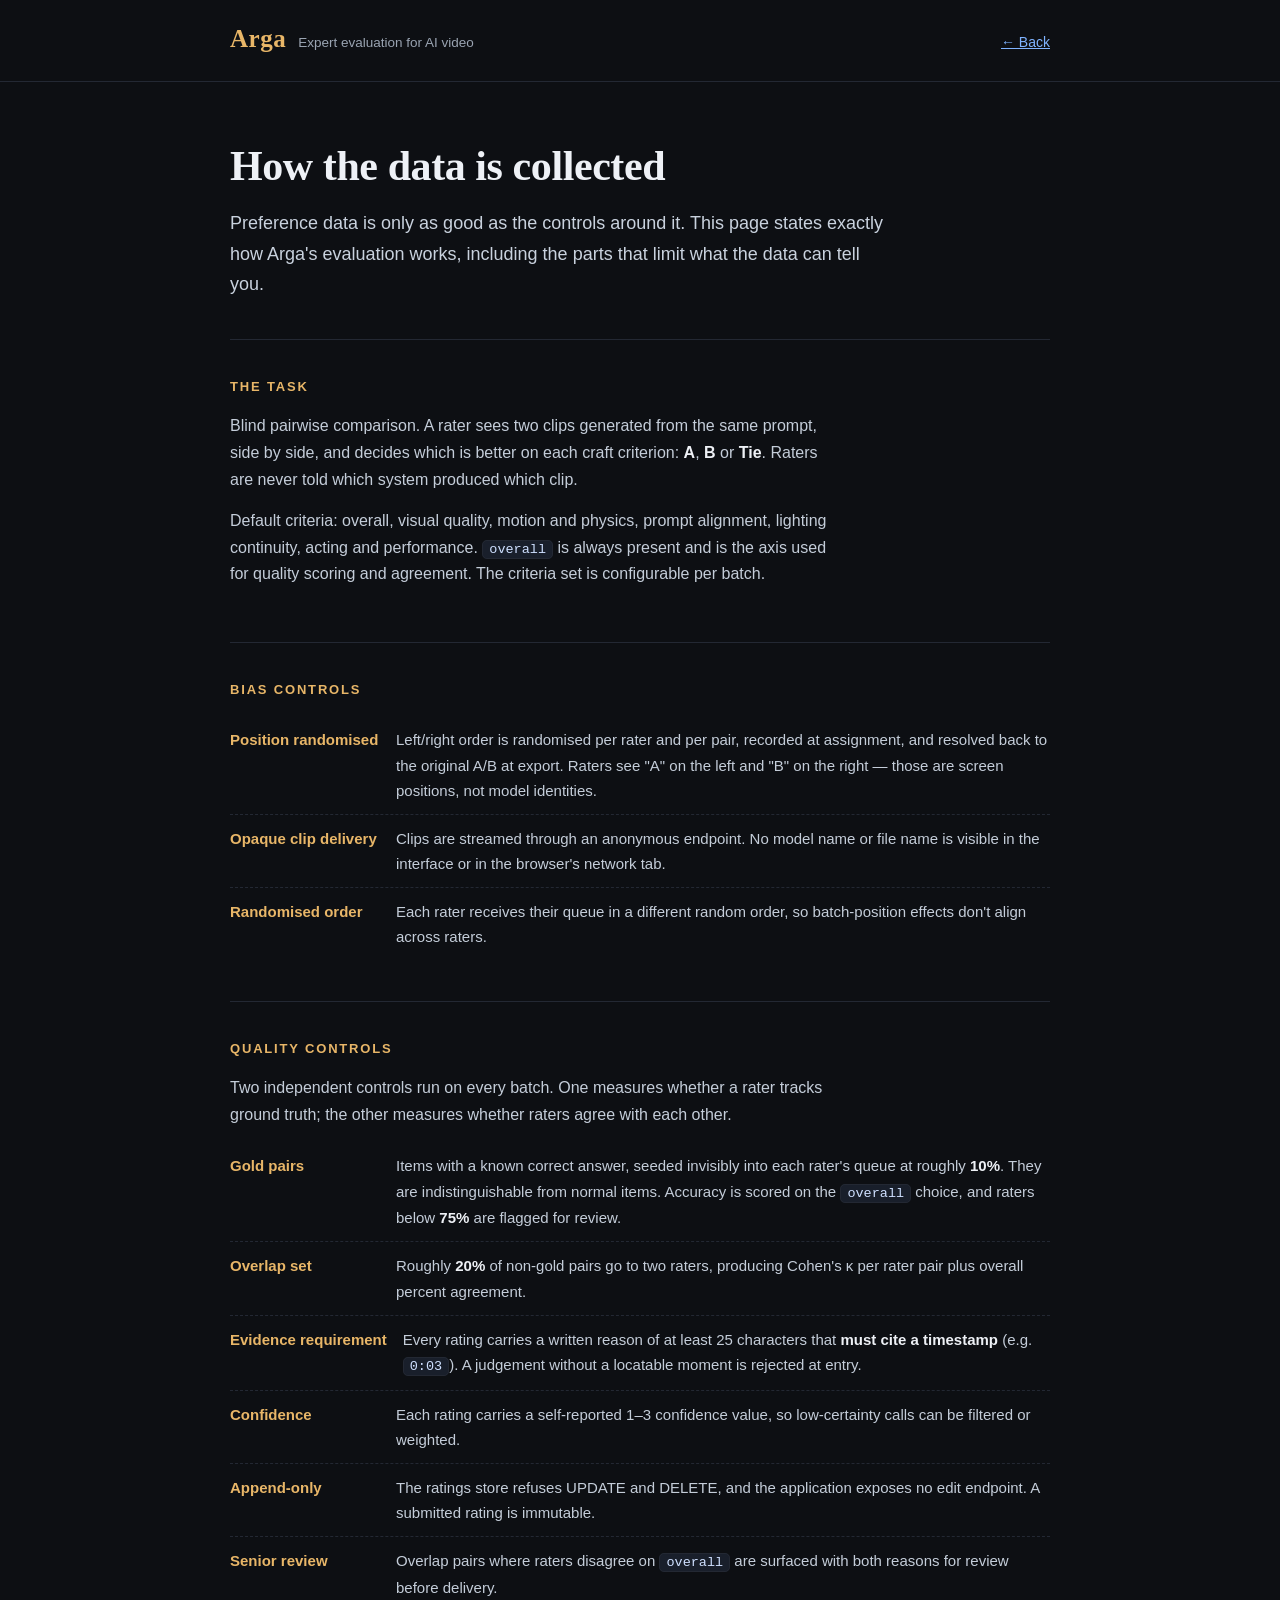
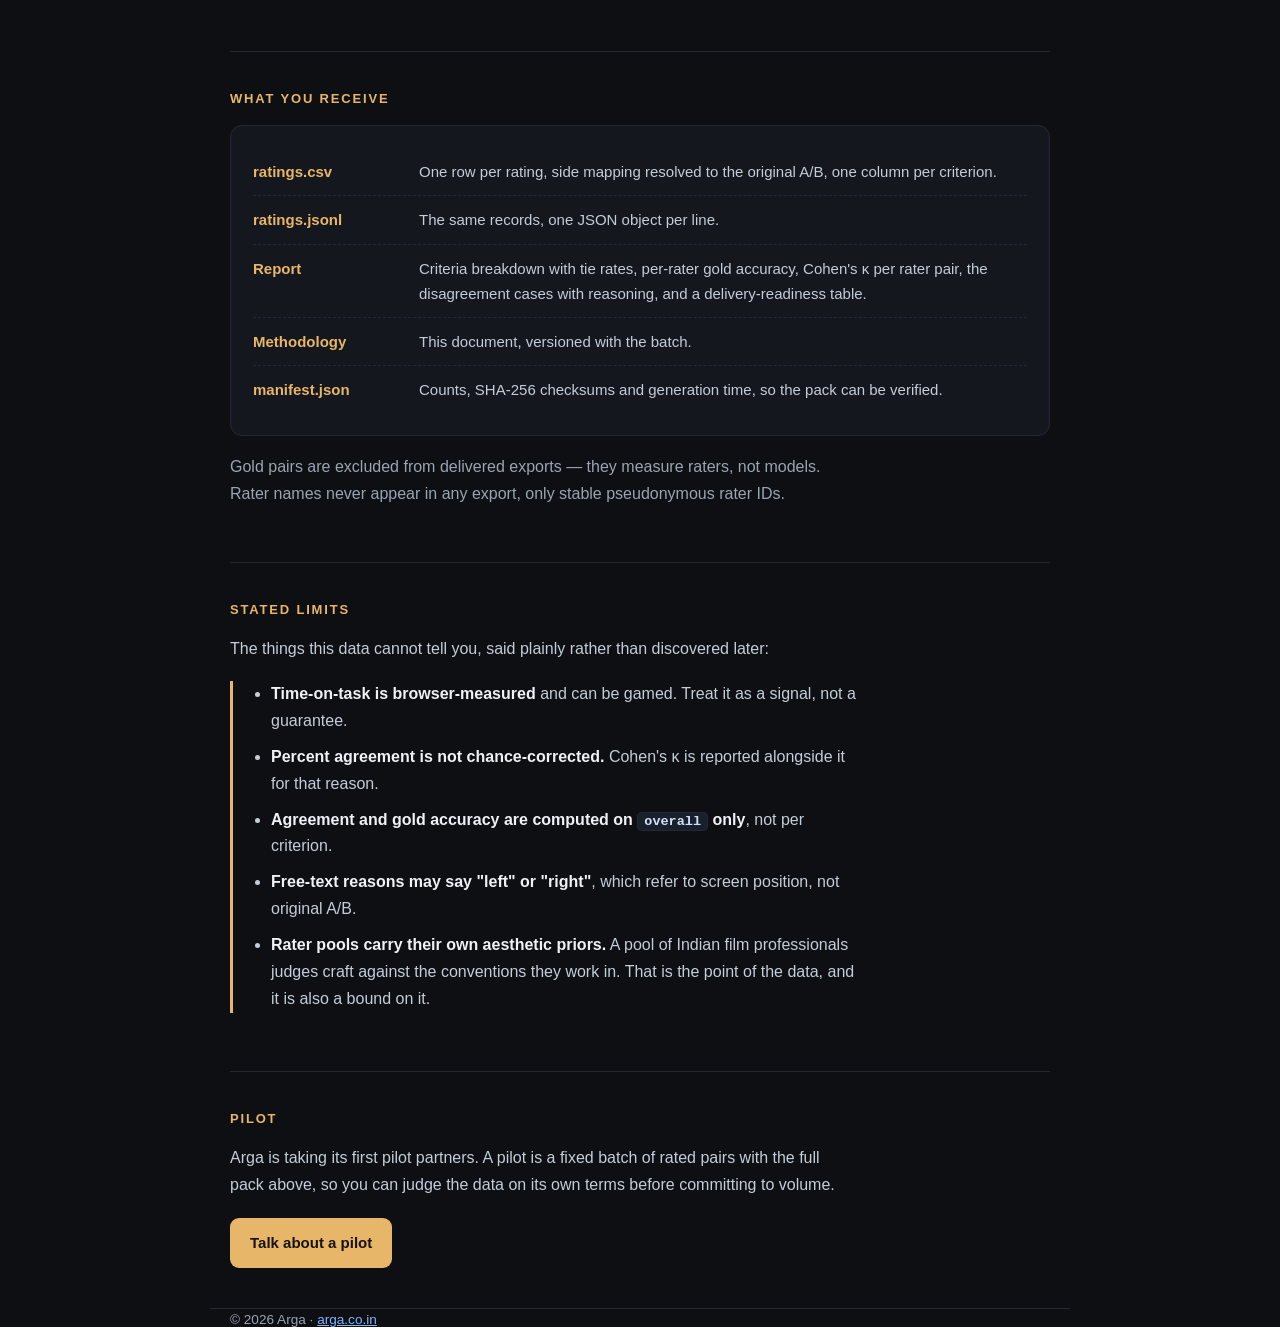
==== method.html @ 287ef817 "Add method page and quality-controls section The site stated what Arga does but gave a visitor nothi" ====
<!doctype html>
<html lang="en">
<head>
<meta charset="utf-8">
<meta name="viewport" content="width=device-width, initial-scale=1">
<title>Method — Arga</title>
<meta name="description" content="How Arga collects expert craft judgements on AI-generated video: blind pairwise comparison, position randomisation, seeded gold pairs, measured inter-rater agreement, timestamped evidence.">
<link rel="icon" href="data:image/svg+xml,<svg xmlns='http://www.w3.org/2000/svg' viewBox='0 0 100 100'><rect width='100' height='100' rx='22' fill='%230f1115'/><text y='70' x='50' text-anchor='middle' font-size='58' font-family='Georgia,serif' fill='%23e8b668'>A</text></svg>">
<style>
  :root{
    --bg:#0d0f13; --panel:#14171d; --line:#232833;
    --ink:#eef1f6; --dim:#9aa4b2; --gold:#e8b668; --accent:#7fb3ff;
    --max:860px;
  }
  *{box-sizing:border-box}
  html,body{margin:0;padding:0}
  body{
    background:var(--bg); color:var(--ink);
    font:16px/1.68 ui-sans-serif,-apple-system,"Segoe UI",Inter,Roboto,Helvetica,Arial,sans-serif;
    -webkit-font-smoothing:antialiased;
  }
  .wrap{max-width:var(--max);margin:0 auto;padding:0 20px}
  a{color:var(--accent)}
  header{padding:26px 0;border-bottom:1px solid var(--line)}
  .brand{display:flex;align-items:baseline;gap:12px;flex-wrap:wrap}
  .logo{font:600 25px/1 Georgia,serif;color:var(--gold);letter-spacing:.02em;text-decoration:none}
  .tag{color:var(--dim);font-size:13.5px}
  .back{margin-left:auto;font-size:14px}
  .hero{padding:60px 0 40px}
  h1{font:600 clamp(28px,4.6vw,42px)/1.16 Georgia,serif;margin:0 0 18px;letter-spacing:-.01em}
  .lede{font-size:clamp(16px,2vw,18px);color:#c9d2de;max-width:66ch;margin:0}
  section{padding:40px 0;border-top:1px solid var(--line)}
  h2{font:600 13px/1 ui-sans-serif,sans-serif;letter-spacing:.14em;text-transform:uppercase;color:var(--gold);margin:0 0 20px}
  h3{margin:26px 0 8px;font-size:17px;font-weight:600}
  h3:first-of-type{margin-top:0}
  p{margin:0 0 14px;color:#c4cdd9;max-width:68ch}
  p.tight{margin-bottom:8px}
  .dim{color:var(--dim)}
  ul{margin:0 0 14px;padding-left:20px;color:#c4cdd9;max-width:68ch}
  li{margin:9px 0}
  b{color:var(--ink);font-weight:600}
  .card{background:var(--panel);border:1px solid var(--line);border-radius:12px;padding:22px;margin:18px 0}
  .spec{display:grid;gap:0;margin:0}
  .spec div{display:flex;gap:16px;padding:11px 0;border-bottom:1px dashed var(--line);font-size:15px}
  .spec div:last-child{border-bottom:0}
  .spec dt{color:var(--gold);font-weight:600;min-width:150px;flex-shrink:0}
  .spec dd{margin:0;color:#c4cdd9}
  code{background:rgba(127,179,255,.1);border:1px solid var(--line);border-radius:5px;
       padding:1px 6px;font-size:13.5px;color:#cfe0ff}
  .limits{border-left:3px solid var(--gold);padding-left:18px;margin:18px 0}
  .btn{display:inline-block;background:var(--gold);color:#17120a;font-weight:650;
       padding:12px 20px;border-radius:9px;text-decoration:none;font-size:15px;margin-top:6px}
  footer{border-top:1px solid var(--line);padding:30px 0 48px;color:var(--dim);font-size:13.6px}
  @media (max-width:560px){ .hero{padding:44px 0 32px} .spec div{flex-direction:column;gap:3px} }
</style>
</head>
<body>

<header>
  <div class="wrap brand">
    <a class="logo" href="/">Arga</a>
    <span class="tag">Expert evaluation for AI video</span>
    <a class="back" href="/">&larr; Back</a>
  </div>
</header>

<main class="wrap">

  <div class="hero">
    <h1>How the data is collected</h1>
    <p class="lede">
      Preference data is only as good as the controls around it. This page states exactly
      how Arga's evaluation works, including the parts that limit what the data can tell you.
    </p>
  </div>

  <section>
    <h2>The task</h2>
    <p>
      Blind pairwise comparison. A rater sees two clips generated from the same prompt, side
      by side, and decides which is better on each craft criterion: <b>A</b>, <b>B</b> or
      <b>Tie</b>. Raters are never told which system produced which clip.
    </p>
    <p>
      Default criteria: overall, visual quality, motion and physics, prompt alignment,
      lighting continuity, acting and performance. <code>overall</code> is always present and
      is the axis used for quality scoring and agreement. The criteria set is configurable
      per batch.
    </p>
  </section>

  <section>
    <h2>Bias controls</h2>
    <dl class="spec">
      <div><dt>Position randomised</dt><dd>Left/right order is randomised per rater and per pair, recorded at assignment, and resolved back to the original A/B at export. Raters see "A" on the left and "B" on the right — those are screen positions, not model identities.</dd></div>
      <div><dt>Opaque clip delivery</dt><dd>Clips are streamed through an anonymous endpoint. No model name or file name is visible in the interface or in the browser's network tab.</dd></div>
      <div><dt>Randomised order</dt><dd>Each rater receives their queue in a different random order, so batch-position effects don't align across raters.</dd></div>
    </dl>
  </section>

  <section>
    <h2>Quality controls</h2>
    <p>Two independent controls run on every batch. One measures whether a rater tracks
      ground truth; the other measures whether raters agree with each other.</p>
    <dl class="spec">
      <div><dt>Gold pairs</dt><dd>Items with a known correct answer, seeded invisibly into each rater's queue at roughly <b>10%</b>. They are indistinguishable from normal items. Accuracy is scored on the <code>overall</code> choice, and raters below <b>75%</b> are flagged for review.</dd></div>
      <div><dt>Overlap set</dt><dd>Roughly <b>20%</b> of non-gold pairs go to two raters, producing Cohen's &kappa; per rater pair plus overall percent agreement.</dd></div>
      <div><dt>Evidence requirement</dt><dd>Every rating carries a written reason of at least 25 characters that <b>must cite a timestamp</b> (e.g. <code>0:03</code>). A judgement without a locatable moment is rejected at entry.</dd></div>
      <div><dt>Confidence</dt><dd>Each rating carries a self-reported 1&ndash;3 confidence value, so low-certainty calls can be filtered or weighted.</dd></div>
      <div><dt>Append-only</dt><dd>The ratings store refuses UPDATE and DELETE, and the application exposes no edit endpoint. A submitted rating is immutable.</dd></div>
      <div><dt>Senior review</dt><dd>Overlap pairs where raters disagree on <code>overall</code> are surfaced with both reasons for review before delivery.</dd></div>
    </dl>
  </section>

  <section>
    <h2>What you receive</h2>
    <div class="card">
      <dl class="spec">
        <div><dt>ratings.csv</dt><dd>One row per rating, side mapping resolved to the original A/B, one column per criterion.</dd></div>
        <div><dt>ratings.jsonl</dt><dd>The same records, one JSON object per line.</dd></div>
        <div><dt>Report</dt><dd>Criteria breakdown with tie rates, per-rater gold accuracy, Cohen's &kappa; per rater pair, the disagreement cases with reasoning, and a delivery-readiness table.</dd></div>
        <div><dt>Methodology</dt><dd>This document, versioned with the batch.</dd></div>
        <div><dt>manifest.json</dt><dd>Counts, SHA-256 checksums and generation time, so the pack can be verified.</dd></div>
      </dl>
    </div>
    <p class="dim">Gold pairs are excluded from delivered exports — they measure raters, not models.
      Rater names never appear in any export, only stable pseudonymous rater IDs.</p>
  </section>

  <section>
    <h2>Stated limits</h2>
    <p class="tight">The things this data cannot tell you, said plainly rather than discovered later:</p>
    <div class="limits">
      <ul>
        <li><b>Time-on-task is browser-measured</b> and can be gamed. Treat it as a signal, not a guarantee.</li>
        <li><b>Percent agreement is not chance-corrected.</b> Cohen's &kappa; is reported alongside it for that reason.</li>
        <li><b>Agreement and gold accuracy are computed on <code>overall</code> only</b>, not per criterion.</li>
        <li><b>Free-text reasons may say "left" or "right"</b>, which refer to screen position, not original A/B.</li>
        <li><b>Rater pools carry their own aesthetic priors.</b> A pool of Indian film professionals judges craft against the conventions they work in. That is the point of the data, and it is also a bound on it.</li>
      </ul>
    </div>
  </section>

  <section>
    <h2>Pilot</h2>
    <p>Arga is taking its first pilot partners. A pilot is a fixed batch of rated pairs with
      the full pack above, so you can judge the data on its own terms before committing to volume.</p>
    <a class="btn" href="mailto:abhi@arga.co.in?subject=Arga%20pilot">Talk about a pilot</a>
  </section>

</main>

<footer class="wrap">
  &copy; <span id="y">2026</span> Arga &middot; <a href="/">arga.co.in</a>
</footer>
<script>document.getElementById('y').textContent=new Date().getFullYear()</script>
</body>
</html>
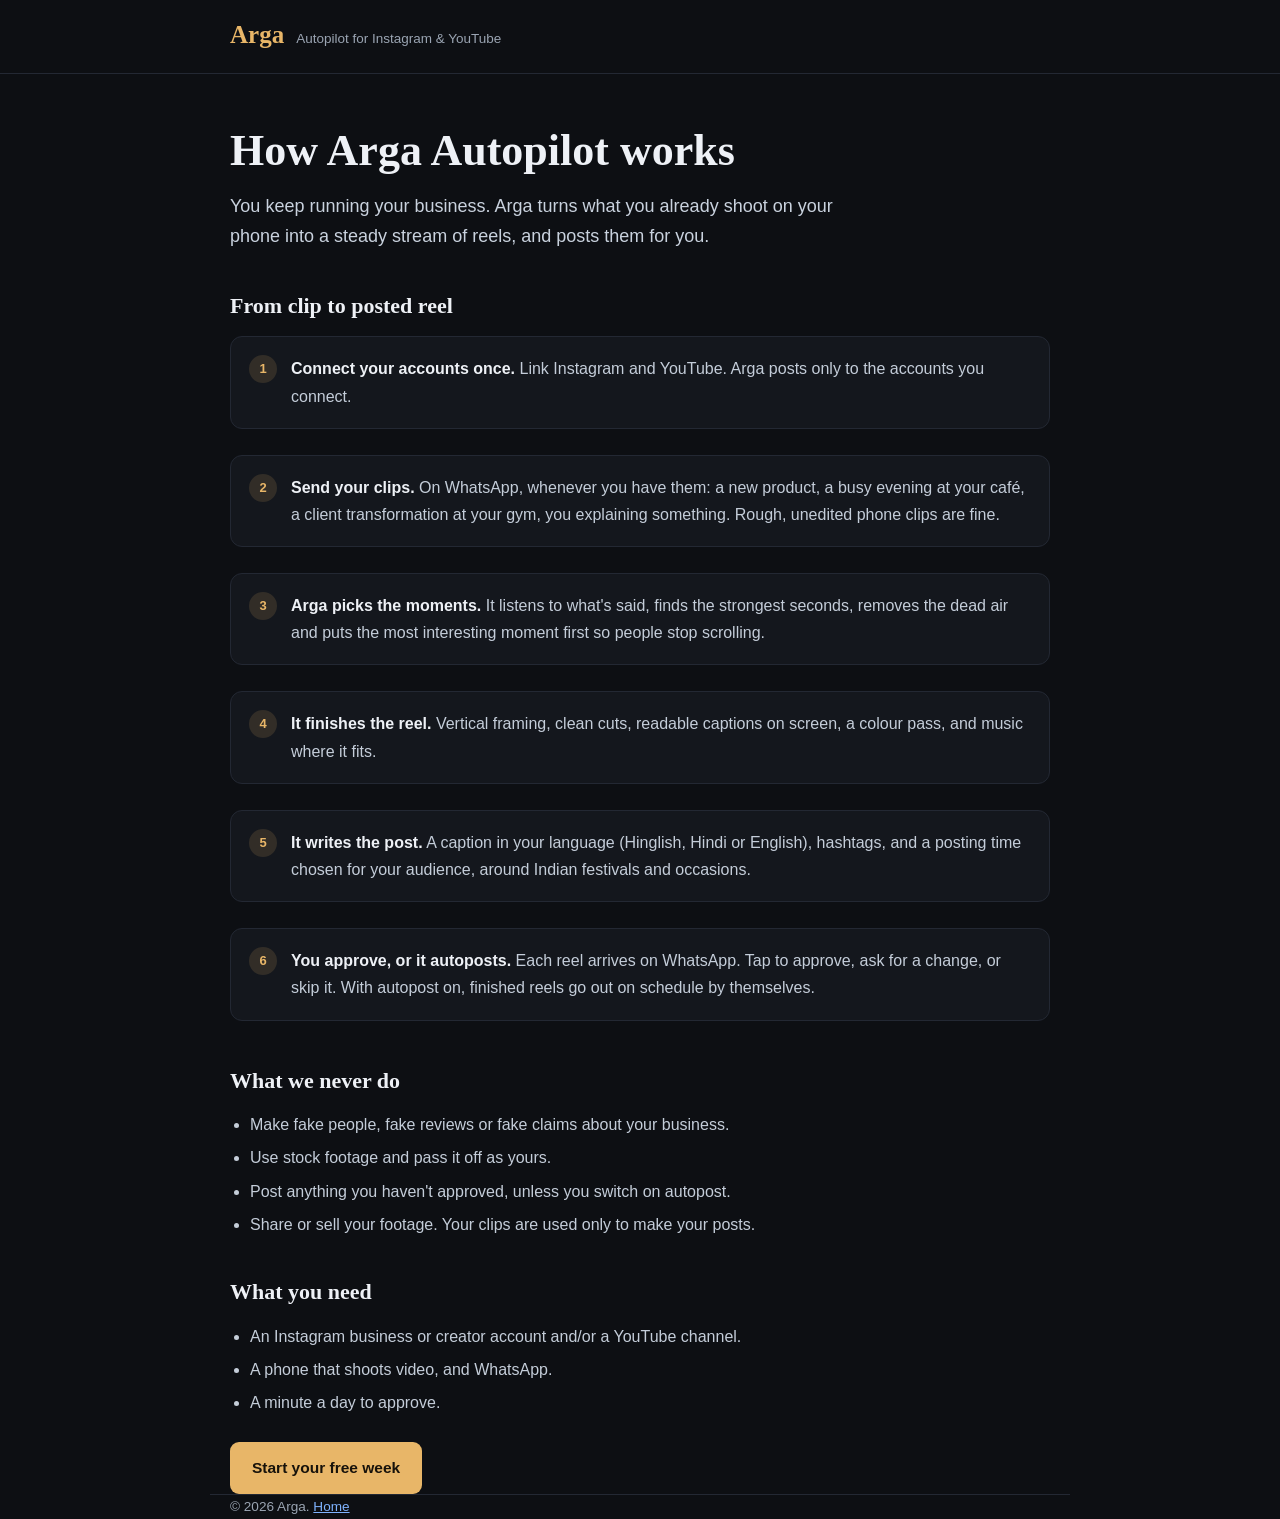
==== commit 83dbd9e7: "Arga Autopilot: new homepage, how-it-works page and README Arga now runs Instagram and YouTube on au" ====
--- a/method.html
+++ b/method.html
@@ -3,156 +3,69 @@
 <head>
 <meta charset="utf-8">
 <meta name="viewport" content="width=device-width, initial-scale=1">
-<title>Method — Arga</title>
-<meta name="description" content="How Arga collects expert craft judgements on AI-generated video: blind pairwise comparison, position randomisation, seeded gold pairs, measured inter-rater agreement, timestamped evidence.">
+<title>How Arga Autopilot works</title>
+<meta name="description" content="How Arga turns your phone clips into finished reels with captions and posts them to Instagram and YouTube Shorts, with your approval on WhatsApp.">
 <link rel="icon" href="data:image/svg+xml,<svg xmlns='http://www.w3.org/2000/svg' viewBox='0 0 100 100'><rect width='100' height='100' rx='22' fill='%230f1115'/><text y='70' x='50' text-anchor='middle' font-size='58' font-family='Georgia,serif' fill='%23e8b668'>A</text></svg>">
 <style>
-  :root{
-    --bg:#0d0f13; --panel:#14171d; --line:#232833;
-    --ink:#eef1f6; --dim:#9aa4b2; --gold:#e8b668; --accent:#7fb3ff;
-    --max:860px;
-  }
+  :root{--bg:#0d0f13;--panel:#14171d;--line:#232833;--ink:#eef1f6;--dim:#9aa4b2;--gold:#e8b668;--accent:#7fb3ff;--max:860px}
   *{box-sizing:border-box}
   html,body{margin:0;padding:0}
-  body{
-    background:var(--bg); color:var(--ink);
-    font:16px/1.68 ui-sans-serif,-apple-system,"Segoe UI",Inter,Roboto,Helvetica,Arial,sans-serif;
-    -webkit-font-smoothing:antialiased;
-  }
+  body{background:var(--bg);color:var(--ink);font:16px/1.7 ui-sans-serif,-apple-system,"Segoe UI",Inter,Roboto,Helvetica,Arial,sans-serif;-webkit-font-smoothing:antialiased}
   .wrap{max-width:var(--max);margin:0 auto;padding:0 20px}
   a{color:var(--accent)}
-  header{padding:26px 0;border-bottom:1px solid var(--line)}
-  .brand{display:flex;align-items:baseline;gap:12px;flex-wrap:wrap}
-  .logo{font:600 25px/1 Georgia,serif;color:var(--gold);letter-spacing:.02em;text-decoration:none}
+  header{padding:22px 0;border-bottom:1px solid var(--line)}
+  .brand{display:flex;align-items:baseline;gap:12px;text-decoration:none}
+  .logo{font:600 25px/1 Georgia,serif;color:var(--gold)}
   .tag{color:var(--dim);font-size:13.5px}
-  .back{margin-left:auto;font-size:14px}
-  .hero{padding:60px 0 40px}
-  h1{font:600 clamp(28px,4.6vw,42px)/1.16 Georgia,serif;margin:0 0 18px;letter-spacing:-.01em}
-  .lede{font-size:clamp(16px,2vw,18px);color:#c9d2de;max-width:66ch;margin:0}
-  section{padding:40px 0;border-top:1px solid var(--line)}
-  h2{font:600 13px/1 ui-sans-serif,sans-serif;letter-spacing:.14em;text-transform:uppercase;color:var(--gold);margin:0 0 20px}
-  h3{margin:26px 0 8px;font-size:17px;font-weight:600}
-  h3:first-of-type{margin-top:0}
-  p{margin:0 0 14px;color:#c4cdd9;max-width:68ch}
-  p.tight{margin-bottom:8px}
-  .dim{color:var(--dim)}
-  ul{margin:0 0 14px;padding-left:20px;color:#c4cdd9;max-width:68ch}
-  li{margin:9px 0}
-  b{color:var(--ink);font-weight:600}
-  .card{background:var(--panel);border:1px solid var(--line);border-radius:12px;padding:22px;margin:18px 0}
-  .spec{display:grid;gap:0;margin:0}
-  .spec div{display:flex;gap:16px;padding:11px 0;border-bottom:1px dashed var(--line);font-size:15px}
-  .spec div:last-child{border-bottom:0}
-  .spec dt{color:var(--gold);font-weight:600;min-width:150px;flex-shrink:0}
-  .spec dd{margin:0;color:#c4cdd9}
-  code{background:rgba(127,179,255,.1);border:1px solid var(--line);border-radius:5px;
-       padding:1px 6px;font-size:13.5px;color:#cfe0ff}
-  .limits{border-left:3px solid var(--gold);padding-left:18px;margin:18px 0}
-  .btn{display:inline-block;background:var(--gold);color:#17120a;font-weight:650;
-       padding:12px 20px;border-radius:9px;text-decoration:none;font-size:15px;margin-top:6px}
-  footer{border-top:1px solid var(--line);padding:30px 0 48px;color:var(--dim);font-size:13.6px}
-  @media (max-width:560px){ .hero{padding:44px 0 32px} .spec div{flex-direction:column;gap:3px} }
+  h1{font:600 clamp(30px,5vw,44px)/1.15 Georgia,serif;margin:52px 0 14px}
+  .lede{color:#c9d2de;font-size:18px;max-width:62ch;margin:0 0 34px}
+  h2{font:600 22px/1.3 Georgia,serif;margin:40px 0 10px}
+  p{color:#c4cdd9;max-width:66ch}
+  ol.steps{counter-reset:s;list-style:none;padding:0;margin:0;display:grid;gap:14px}
+  ol.steps li{counter-increment:s;background:var(--panel);border:1px solid var(--line);border-radius:12px;padding:18px 18px 18px 60px;position:relative;color:#c4cdd9}
+  ol.steps li::before{content:counter(s);position:absolute;left:18px;top:18px;width:28px;height:28px;border-radius:50%;background:rgba(232,182,104,.14);color:var(--gold);font-weight:700;font-size:13px;display:grid;place-items:center}
+  ol.steps b{color:var(--ink)}
+  ul{color:#c4cdd9;padding-left:20px} li{margin:6px 0}
+  .btn{display:inline-block;background:var(--gold);color:#17120a;font-weight:650;padding:13px 22px;border-radius:9px;text-decoration:none;font-size:15.5px;margin-top:10px}
+  footer{border-top:1px solid var(--line);margin-top:56px;padding:30px 0 48px;color:var(--dim);font-size:13.6px}
 </style>
 </head>
 <body>
-
-<header>
-  <div class="wrap brand">
-    <a class="logo" href="/">Arga</a>
-    <span class="tag">Expert evaluation for AI video</span>
-    <a class="back" href="/">&larr; Back</a>
-  </div>
-</header>
+<header><div class="wrap"><a class="brand" href="/"><span class="logo">Arga</span><span class="tag">Autopilot for Instagram &amp; YouTube</span></a></div></header>
 
 <main class="wrap">
+  <h1>How Arga Autopilot works</h1>
+  <p class="lede">You keep running your business. Arga turns what you already shoot on your phone into a steady stream of reels, and posts them for you.</p>
 
-  <div class="hero">
-    <h1>How the data is collected</h1>
-    <p class="lede">
-      Preference data is only as good as the controls around it. This page states exactly
-      how Arga's evaluation works, including the parts that limit what the data can tell you.
-    </p>
-  </div>
+  <h2>From clip to posted reel</h2>
+  <ol class="steps">
+    <li><b>Connect your accounts once.</b> Link Instagram and YouTube. Arga posts only to the accounts you connect.</li>
+    <li><b>Send your clips.</b> On WhatsApp, whenever you have them: a new product, a busy evening at your café, a client transformation at your gym, you explaining something. Rough, unedited phone clips are fine.</li>
+    <li><b>Arga picks the moments.</b> It listens to what's said, finds the strongest seconds, removes the dead air and puts the most interesting moment first so people stop scrolling.</li>
+    <li><b>It finishes the reel.</b> Vertical framing, clean cuts, readable captions on screen, a colour pass, and music where it fits.</li>
+    <li><b>It writes the post.</b> A caption in your language (Hinglish, Hindi or English), hashtags, and a posting time chosen for your audience, around Indian festivals and occasions.</li>
+    <li><b>You approve, or it autoposts.</b> Each reel arrives on WhatsApp. Tap to approve, ask for a change, or skip it. With autopost on, finished reels go out on schedule by themselves.</li>
+  </ol>
 
-  <section>
-    <h2>The task</h2>
-    <p>
-      Blind pairwise comparison. A rater sees two clips generated from the same prompt, side
-      by side, and decides which is better on each craft criterion: <b>A</b>, <b>B</b> or
-      <b>Tie</b>. Raters are never told which system produced which clip.
-    </p>
-    <p>
-      Default criteria: overall, visual quality, motion and physics, prompt alignment,
-      lighting continuity, acting and performance. <code>overall</code> is always present and
-      is the axis used for quality scoring and agreement. The criteria set is configurable
-      per batch.
-    </p>
-  </section>
+  <h2>What we never do</h2>
+  <ul>
+    <li>Make fake people, fake reviews or fake claims about your business.</li>
+    <li>Use stock footage and pass it off as yours.</li>
+    <li>Post anything you haven't approved, unless you switch on autopost.</li>
+    <li>Share or sell your footage. Your clips are used only to make your posts.</li>
+  </ul>
 
-  <section>
-    <h2>Bias controls</h2>
-    <dl class="spec">
-      <div><dt>Position randomised</dt><dd>Left/right order is randomised per rater and per pair, recorded at assignment, and resolved back to the original A/B at export. Raters see "A" on the left and "B" on the right — those are screen positions, not model identities.</dd></div>
-      <div><dt>Opaque clip delivery</dt><dd>Clips are streamed through an anonymous endpoint. No model name or file name is visible in the interface or in the browser's network tab.</dd></div>
-      <div><dt>Randomised order</dt><dd>Each rater receives their queue in a different random order, so batch-position effects don't align across raters.</dd></div>
-    </dl>
-  </section>
+  <h2>What you need</h2>
+  <ul>
+    <li>An Instagram business or creator account and/or a YouTube channel.</li>
+    <li>A phone that shoots video, and WhatsApp.</li>
+    <li>A minute a day to approve.</li>
+  </ul>
 
-  <section>
-    <h2>Quality controls</h2>
-    <p>Two independent controls run on every batch. One measures whether a rater tracks
-      ground truth; the other measures whether raters agree with each other.</p>
-    <dl class="spec">
-      <div><dt>Gold pairs</dt><dd>Items with a known correct answer, seeded invisibly into each rater's queue at roughly <b>10%</b>. They are indistinguishable from normal items. Accuracy is scored on the <code>overall</code> choice, and raters below <b>75%</b> are flagged for review.</dd></div>
-      <div><dt>Overlap set</dt><dd>Roughly <b>20%</b> of non-gold pairs go to two raters, producing Cohen's &kappa; per rater pair plus overall percent agreement.</dd></div>
-      <div><dt>Evidence requirement</dt><dd>Every rating carries a written reason of at least 25 characters that <b>must cite a timestamp</b> (e.g. <code>0:03</code>). A judgement without a locatable moment is rejected at entry.</dd></div>
-      <div><dt>Confidence</dt><dd>Each rating carries a self-reported 1&ndash;3 confidence value, so low-certainty calls can be filtered or weighted.</dd></div>
-      <div><dt>Append-only</dt><dd>The ratings store refuses UPDATE and DELETE, and the application exposes no edit endpoint. A submitted rating is immutable.</dd></div>
-      <div><dt>Senior review</dt><dd>Overlap pairs where raters disagree on <code>overall</code> are surfaced with both reasons for review before delivery.</dd></div>
-    </dl>
-  </section>
-
-  <section>
-    <h2>What you receive</h2>
-    <div class="card">
-      <dl class="spec">
-        <div><dt>ratings.csv</dt><dd>One row per rating, side mapping resolved to the original A/B, one column per criterion.</dd></div>
-        <div><dt>ratings.jsonl</dt><dd>The same records, one JSON object per line.</dd></div>
-        <div><dt>Report</dt><dd>Criteria breakdown with tie rates, per-rater gold accuracy, Cohen's &kappa; per rater pair, the disagreement cases with reasoning, and a delivery-readiness table.</dd></div>
-        <div><dt>Methodology</dt><dd>This document, versioned with the batch.</dd></div>
-        <div><dt>manifest.json</dt><dd>Counts, SHA-256 checksums and generation time, so the pack can be verified.</dd></div>
-      </dl>
-    </div>
-    <p class="dim">Gold pairs are excluded from delivered exports — they measure raters, not models.
-      Rater names never appear in any export, only stable pseudonymous rater IDs.</p>
-  </section>
-
-  <section>
-    <h2>Stated limits</h2>
-    <p class="tight">The things this data cannot tell you, said plainly rather than discovered later:</p>
-    <div class="limits">
-      <ul>
-        <li><b>Time-on-task is browser-measured</b> and can be gamed. Treat it as a signal, not a guarantee.</li>
-        <li><b>Percent agreement is not chance-corrected.</b> Cohen's &kappa; is reported alongside it for that reason.</li>
-        <li><b>Agreement and gold accuracy are computed on <code>overall</code> only</b>, not per criterion.</li>
-        <li><b>Free-text reasons may say "left" or "right"</b>, which refer to screen position, not original A/B.</li>
-        <li><b>Rater pools carry their own aesthetic priors.</b> A pool of Indian film professionals judges craft against the conventions they work in. That is the point of the data, and it is also a bound on it.</li>
-      </ul>
-    </div>
-  </section>
-
-  <section>
-    <h2>Pilot</h2>
-    <p>Arga is taking its first pilot partners. A pilot is a fixed batch of rated pairs with
-      the full pack above, so you can judge the data on its own terms before committing to volume.</p>
-    <a class="btn" href="mailto:abhi@arga.co.in?subject=Arga%20pilot">Talk about a pilot</a>
-  </section>
-
+  <a class="btn" href="mailto:abhi@arga.co.in?subject=Arga%20free%20week">Start your free week</a>
 </main>
 
-<footer class="wrap">
-  &copy; <span id="y">2026</span> Arga &middot; <a href="/">arga.co.in</a>
-</footer>
+<footer class="wrap">© <span id="y">2026</span> Arga. <a href="/">Home</a></footer>
 <script>document.getElementById('y').textContent=new Date().getFullYear()</script>
 </body>
 </html>
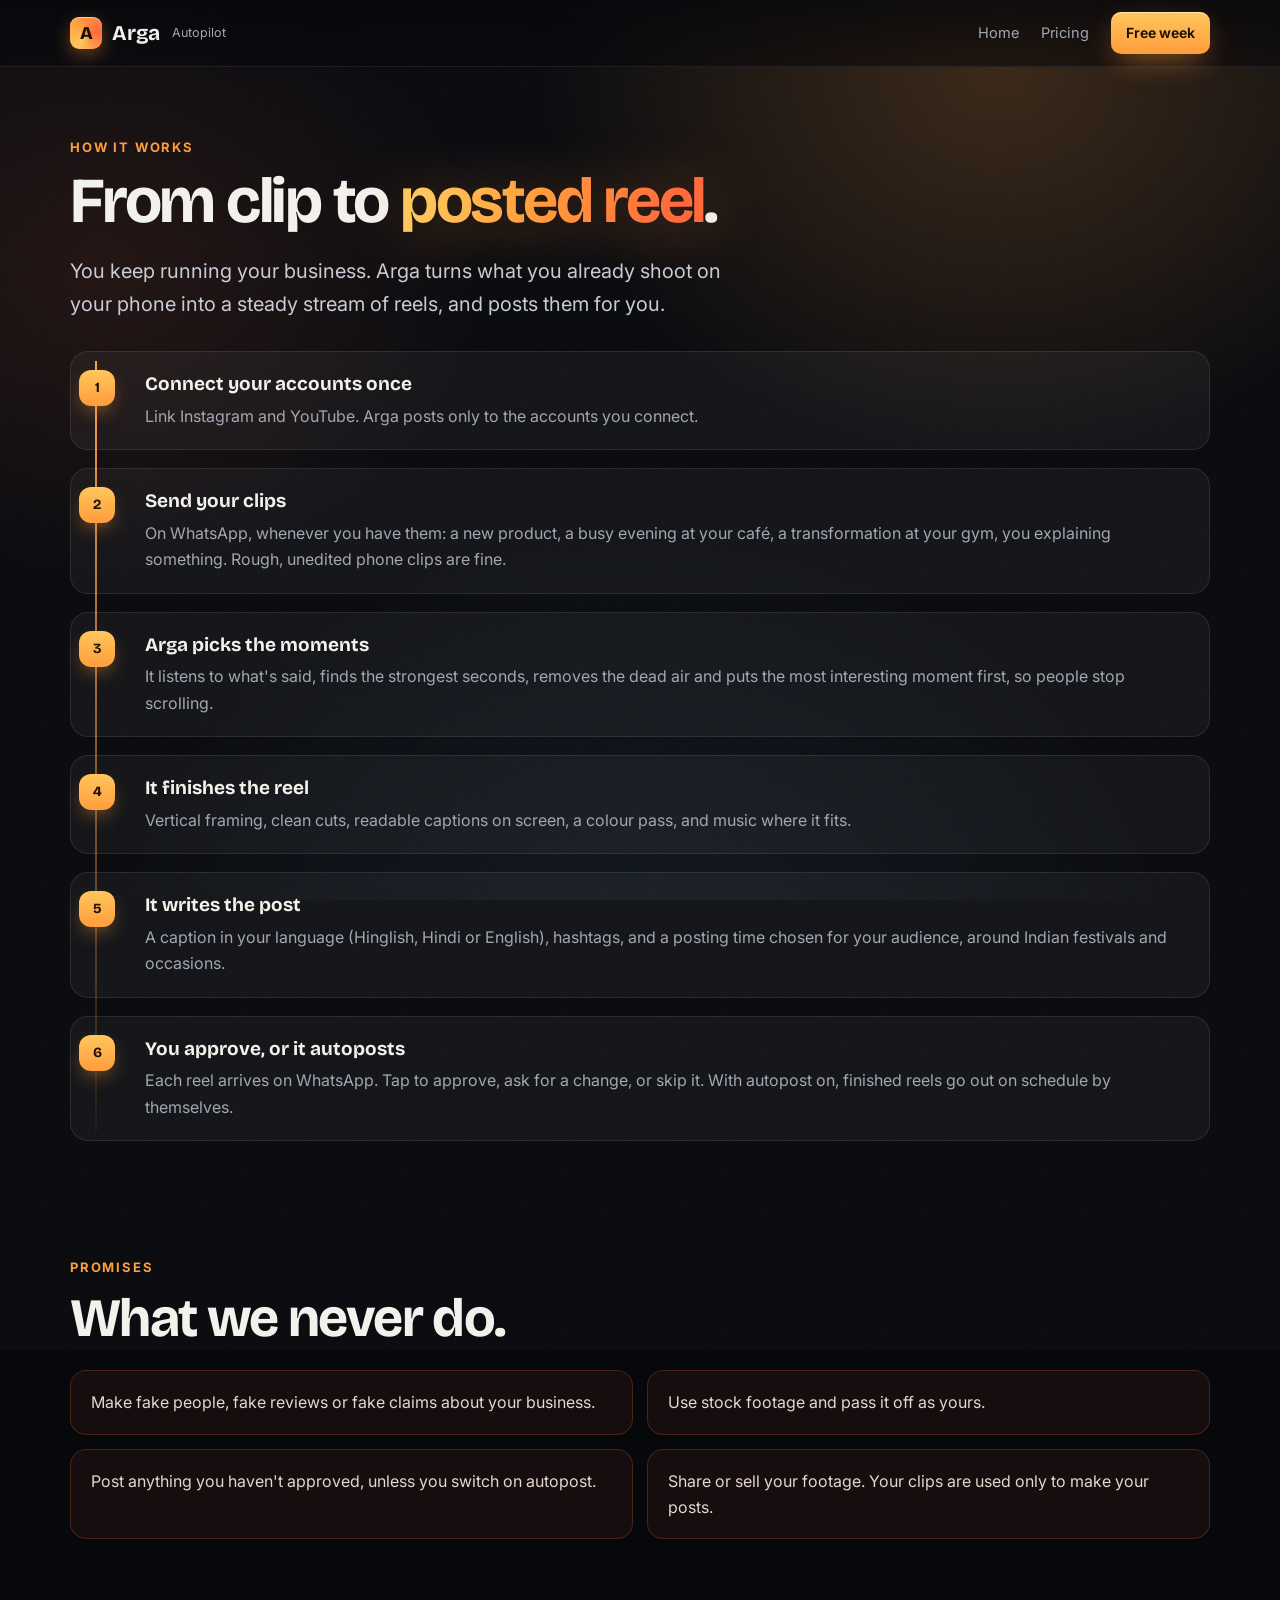
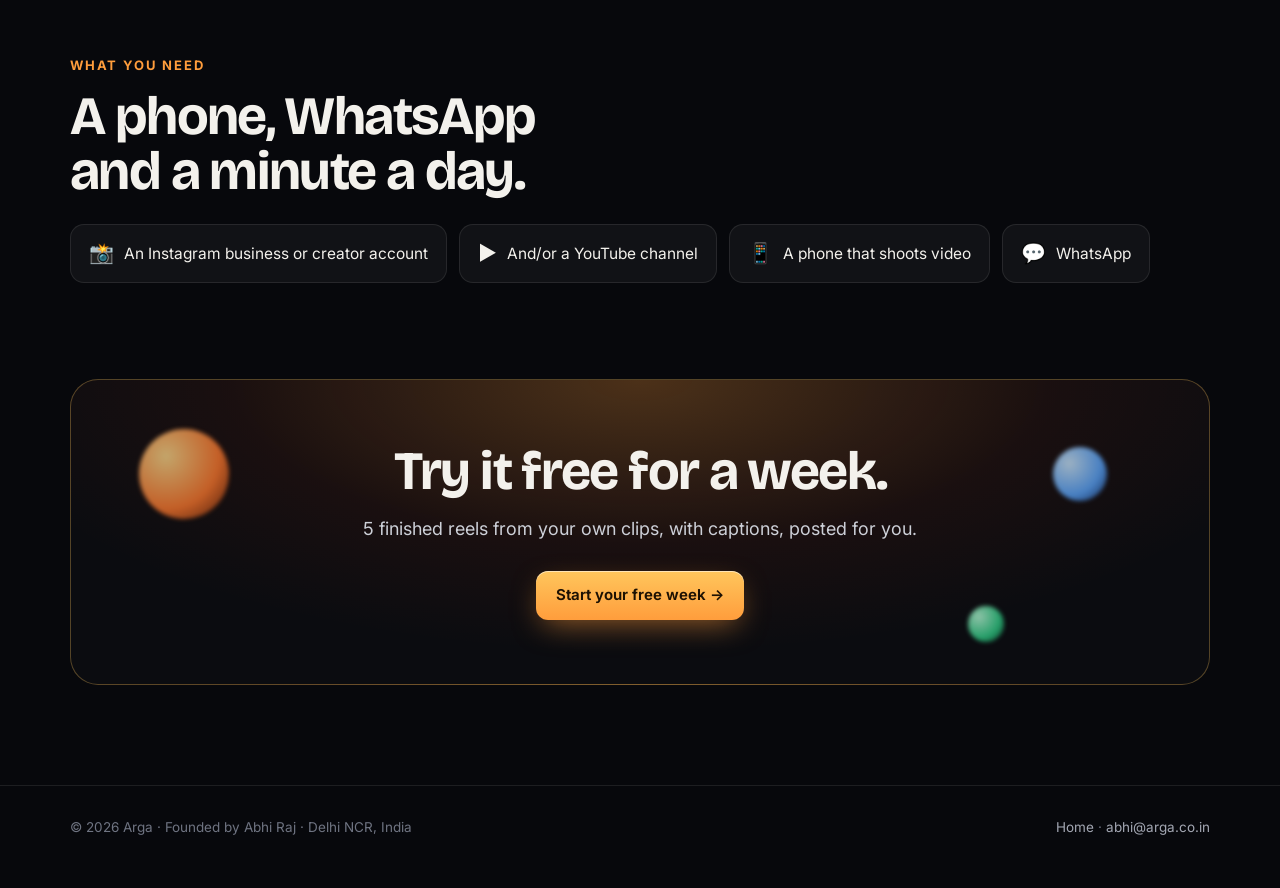
==== commit aee0143e: "Redesign: 3D hero with live autopilot flow, saffron-on-night look, glass sections Floating phone pla" ====
--- a/method.html
+++ b/method.html
@@ -2,70 +2,95 @@
 <html lang="en">
 <head>
 <meta charset="utf-8">
-<meta name="viewport" content="width=device-width, initial-scale=1">
+<meta name="viewport" content="width=device-width, initial-scale=1, viewport-fit=cover">
 <title>How Arga Autopilot works</title>
 <meta name="description" content="How Arga turns your phone clips into finished reels with captions and posts them to Instagram and YouTube Shorts, with your approval on WhatsApp.">
-<link rel="icon" href="data:image/svg+xml,<svg xmlns='http://www.w3.org/2000/svg' viewBox='0 0 100 100'><rect width='100' height='100' rx='22' fill='%230f1115'/><text y='70' x='50' text-anchor='middle' font-size='58' font-family='Georgia,serif' fill='%23e8b668'>A</text></svg>">
-<style>
-  :root{--bg:#0d0f13;--panel:#14171d;--line:#232833;--ink:#eef1f6;--dim:#9aa4b2;--gold:#e8b668;--accent:#7fb3ff;--max:860px}
-  *{box-sizing:border-box}
-  html,body{margin:0;padding:0}
-  body{background:var(--bg);color:var(--ink);font:16px/1.7 ui-sans-serif,-apple-system,"Segoe UI",Inter,Roboto,Helvetica,Arial,sans-serif;-webkit-font-smoothing:antialiased}
-  .wrap{max-width:var(--max);margin:0 auto;padding:0 20px}
-  a{color:var(--accent)}
-  header{padding:22px 0;border-bottom:1px solid var(--line)}
-  .brand{display:flex;align-items:baseline;gap:12px;text-decoration:none}
-  .logo{font:600 25px/1 Georgia,serif;color:var(--gold)}
-  .tag{color:var(--dim);font-size:13.5px}
-  h1{font:600 clamp(30px,5vw,44px)/1.15 Georgia,serif;margin:52px 0 14px}
-  .lede{color:#c9d2de;font-size:18px;max-width:62ch;margin:0 0 34px}
-  h2{font:600 22px/1.3 Georgia,serif;margin:40px 0 10px}
-  p{color:#c4cdd9;max-width:66ch}
-  ol.steps{counter-reset:s;list-style:none;padding:0;margin:0;display:grid;gap:14px}
-  ol.steps li{counter-increment:s;background:var(--panel);border:1px solid var(--line);border-radius:12px;padding:18px 18px 18px 60px;position:relative;color:#c4cdd9}
-  ol.steps li::before{content:counter(s);position:absolute;left:18px;top:18px;width:28px;height:28px;border-radius:50%;background:rgba(232,182,104,.14);color:var(--gold);font-weight:700;font-size:13px;display:grid;place-items:center}
-  ol.steps b{color:var(--ink)}
-  ul{color:#c4cdd9;padding-left:20px} li{margin:6px 0}
-  .btn{display:inline-block;background:var(--gold);color:#17120a;font-weight:650;padding:13px 22px;border-radius:9px;text-decoration:none;font-size:15.5px;margin-top:10px}
-  footer{border-top:1px solid var(--line);margin-top:56px;padding:30px 0 48px;color:var(--dim);font-size:13.6px}
-</style>
+<meta name="theme-color" content="#07080c">
+<link rel="icon" href="data:image/svg+xml,<svg xmlns='http://www.w3.org/2000/svg' viewBox='0 0 100 100'><defs><linearGradient id='g' x1='0' y1='0' x2='1' y2='1'><stop offset='0' stop-color='%23ffc65c'/><stop offset='1' stop-color='%23ff6a3d'/></linearGradient></defs><rect width='100' height='100' rx='24' fill='url(%23g)'/><text y='72' x='50' text-anchor='middle' font-size='62' font-weight='800' font-family='Arial,sans-serif' fill='%231a0f02'>A</text></svg>">
+<link rel="preconnect" href="https://fonts.googleapis.com">
+<link rel="preconnect" href="https://fonts.gstatic.com" crossorigin>
+<link rel="stylesheet" href="https://fonts.googleapis.com/css2?family=Bricolage+Grotesque:opsz,wght@12..96,600;12..96,700;12..96,800&family=Inter:wght@400;500;600;700&display=swap">
+<link rel="stylesheet" href="/style.css">
 </head>
-<body>
-<header><div class="wrap"><a class="brand" href="/"><span class="logo">Arga</span><span class="tag">Autopilot for Instagram &amp; YouTube</span></a></div></header>
+<body class="page">
+<div class="ambient"></div><div class="grain"></div>
 
-<main class="wrap">
-  <h1>How Arga Autopilot works</h1>
-  <p class="lede">You keep running your business. Arga turns what you already shoot on your phone into a steady stream of reels, and posts them for you.</p>
+<header class="nav">
+  <div class="wrap">
+    <a class="brand" href="/"><span class="mark">A</span><b>Arga</b><small>Autopilot</small></a>
+    <nav>
+      <a href="/">Home</a>
+      <a href="/#pricing">Pricing</a>
+      <a class="btn primary sm" href="mailto:abhi@arga.co.in?subject=Arga%20free%20week">Free week</a>
+    </nav>
+  </div>
+</header>
 
-  <h2>From clip to posted reel</h2>
-  <ol class="steps">
-    <li><b>Connect your accounts once.</b> Link Instagram and YouTube. Arga posts only to the accounts you connect.</li>
-    <li><b>Send your clips.</b> On WhatsApp, whenever you have them: a new product, a busy evening at your café, a client transformation at your gym, you explaining something. Rough, unedited phone clips are fine.</li>
-    <li><b>Arga picks the moments.</b> It listens to what's said, finds the strongest seconds, removes the dead air and puts the most interesting moment first so people stop scrolling.</li>
-    <li><b>It finishes the reel.</b> Vertical framing, clean cuts, readable captions on screen, a colour pass, and music where it fits.</li>
-    <li><b>It writes the post.</b> A caption in your language (Hinglish, Hindi or English), hashtags, and a posting time chosen for your audience, around Indian festivals and occasions.</li>
-    <li><b>You approve, or it autoposts.</b> Each reel arrives on WhatsApp. Tap to approve, ask for a change, or skip it. With autopost on, finished reels go out on schedule by themselves.</li>
-  </ol>
+<main>
+  <section style="padding-top:70px">
+    <div class="wrap">
+      <div class="reveal">
+        <div class="kicker">How it works</div>
+        <h1>From clip to <span class="glow">posted reel</span>.</h1>
+        <p class="lede">You keep running your business. Arga turns what you already shoot on your phone into a steady stream of reels, and posts them for you.</p>
+      </div>
 
-  <h2>What we never do</h2>
-  <ul>
-    <li>Make fake people, fake reviews or fake claims about your business.</li>
-    <li>Use stock footage and pass it off as yours.</li>
-    <li>Post anything you haven't approved, unless you switch on autopost.</li>
-    <li>Share or sell your footage. Your clips are used only to make your posts.</li>
-  </ul>
+      <div class="timeline reveal">
+        <div class="tl"><span class="dot">1</span><h3>Connect your accounts once</h3><p>Link Instagram and YouTube. Arga posts only to the accounts you connect.</p></div>
+        <div class="tl"><span class="dot">2</span><h3>Send your clips</h3><p>On WhatsApp, whenever you have them: a new product, a busy evening at your café, a transformation at your gym, you explaining something. Rough, unedited phone clips are fine.</p></div>
+        <div class="tl"><span class="dot">3</span><h3>Arga picks the moments</h3><p>It listens to what's said, finds the strongest seconds, removes the dead air and puts the most interesting moment first, so people stop scrolling.</p></div>
+        <div class="tl"><span class="dot">4</span><h3>It finishes the reel</h3><p>Vertical framing, clean cuts, readable captions on screen, a colour pass, and music where it fits.</p></div>
+        <div class="tl"><span class="dot">5</span><h3>It writes the post</h3><p>A caption in your language (Hinglish, Hindi or English), hashtags, and a posting time chosen for your audience, around Indian festivals and occasions.</p></div>
+        <div class="tl"><span class="dot">6</span><h3>You approve, or it autoposts</h3><p>Each reel arrives on WhatsApp. Tap to approve, ask for a change, or skip it. With autopost on, finished reels go out on schedule by themselves.</p></div>
+      </div>
+    </div>
+  </section>
 
-  <h2>What you need</h2>
-  <ul>
-    <li>An Instagram business or creator account and/or a YouTube channel.</li>
-    <li>A phone that shoots video, and WhatsApp.</li>
-    <li>A minute a day to approve.</li>
-  </ul>
+  <section style="padding-top:20px">
+    <div class="wrap reveal">
+      <div class="kicker">Promises</div>
+      <h2>What we never do.</h2>
+      <div class="never" style="margin-top:24px">
+        <div>Make fake people, fake reviews or fake claims about your business.</div>
+        <div>Use stock footage and pass it off as yours.</div>
+        <div>Post anything you haven't approved, unless you switch on autopost.</div>
+        <div>Share or sell your footage. Your clips are used only to make your posts.</div>
+      </div>
+    </div>
+  </section>
 
-  <a class="btn" href="mailto:abhi@arga.co.in?subject=Arga%20free%20week">Start your free week</a>
+  <section style="padding-top:20px">
+    <div class="wrap reveal">
+      <div class="kicker">What you need</div>
+      <h2>A phone, WhatsApp and a minute a day.</h2>
+      <div class="who" style="margin-top:24px">
+        <span><b>📸</b>An Instagram business or creator account</span>
+        <span><b>▶️</b>And/or a YouTube channel</span>
+        <span><b>📱</b>A phone that shoots video</span>
+        <span><b>💬</b>WhatsApp</span>
+      </div>
+    </div>
+  </section>
+
+  <div class="final">
+    <div class="wrap reveal">
+      <div class="finalbox">
+        <span class="orb o1"></span><span class="orb o2"></span><span class="orb o3"></span>
+        <h2>Try it free for a week.</h2>
+        <p>5 finished reels from your own clips, with captions, posted for you.</p>
+        <div class="cta"><a class="btn primary" href="mailto:abhi@arga.co.in?subject=Arga%20free%20week">Start your free week →</a></div>
+      </div>
+    </div>
+  </div>
 </main>
 
-<footer class="wrap">© <span id="y">2026</span> Arga. <a href="/">Home</a></footer>
+<footer>
+  <div class="wrap">
+    <span>© <span id="y">2026</span> Arga · Founded by Abhi Raj · Delhi NCR, India</span>
+    <span><a href="/">Home</a> · <a href="mailto:abhi@arga.co.in">abhi@arga.co.in</a></span>
+  </div>
+</footer>
 <script>document.getElementById('y').textContent=new Date().getFullYear()</script>
+<script src="/app.js"></script>
 </body>
 </html>
--- a/style.css
+++ b/style.css
@@ -0,0 +1,253 @@
+/* Arga Autopilot: saffron light on deep night. Depth comes from perspective, layered glass and real shadows. */
+:root{
+  --bg:#07080c; --bg2:#0c0e15; --panel:rgba(255,255,255,.045); --panel2:rgba(255,255,255,.07);
+  --line:rgba(255,255,255,.09); --line2:rgba(255,255,255,.16);
+  --ink:#f3f1ec; --dim:#a3a7b3; --mute:#6f7482;
+  --saffron:#ff9d3c; --marigold:#ffc65c; --ember:#ff6a3d; --mint:#3ddc97; --wa:#25d366; --sky:#7cc4ff;
+  --display:"Bricolage Grotesque","Inter",system-ui,sans-serif; --body:"Inter",system-ui,-apple-system,"Segoe UI",sans-serif;
+  --r:18px; --max:1180px;
+}
+*{box-sizing:border-box}
+html{scroll-behavior:smooth}
+html,body{margin:0;padding:0}
+body{background:var(--bg);color:var(--ink);font:16px/1.65 var(--body);-webkit-font-smoothing:antialiased;overflow-x:hidden}
+img{max-width:100%}
+a{color:inherit}
+.wrap{max-width:var(--max);margin:0 auto;padding-left:max(20px,env(safe-area-inset-left));padding-right:max(20px,env(safe-area-inset-right))}
+
+/* ambient light + grain */
+.ambient{position:fixed;inset:0;z-index:-2;pointer-events:none;
+  background:
+    radial-gradient(60vw 50vw at 78% 8%, rgba(255,157,60,.20), transparent 60%),
+    radial-gradient(50vw 40vw at 8% 30%, rgba(255,106,61,.10), transparent 60%),
+    radial-gradient(70vw 60vw at 50% 110%, rgba(124,196,255,.08), transparent 60%),
+    var(--bg)}
+.grain{position:fixed;inset:-50%;z-index:-1;pointer-events:none;opacity:.06;
+  background-image:url("data:image/svg+xml,%3Csvg xmlns='http://www.w3.org/2000/svg' width='160' height='160'%3E%3Cfilter id='n'%3E%3CfeTurbulence type='fractalNoise' baseFrequency='.85' numOctaves='3' stitchTiles='stitch'/%3E%3C/filter%3E%3Crect width='100%25' height='100%25' filter='url(%23n)'/%3E%3C/svg%3E");
+  animation:grain 1.2s steps(6) infinite}
+@keyframes grain{0%{transform:translate(0,0)}25%{transform:translate(-3%,2%)}50%{transform:translate(2%,-3%)}75%{transform:translate(-2%,-1%)}100%{transform:translate(0,0)}}
+
+/* nav */
+.nav{position:sticky;top:0;z-index:50;backdrop-filter:blur(14px) saturate(140%);-webkit-backdrop-filter:blur(14px) saturate(140%);
+  background:linear-gradient(to bottom,rgba(7,8,12,.82),rgba(7,8,12,.55));border-bottom:1px solid var(--line)}
+.nav .wrap{display:flex;align-items:center;justify-content:space-between;gap:16px;height:66px}
+.brand{display:flex;align-items:center;gap:10px;text-decoration:none}
+.mark{width:32px;height:32px;border-radius:9px;display:grid;place-items:center;font:800 18px/1 var(--display);color:#1a0f02;
+  background:conic-gradient(from 210deg,var(--marigold),var(--saffron),var(--ember),var(--marigold));box-shadow:0 6px 18px rgba(255,157,60,.35),inset 0 1px 0 rgba(255,255,255,.5)}
+.brand b{font:700 21px/1 var(--display);letter-spacing:-.01em}
+.brand small{color:var(--dim);font-size:12.5px;margin-left:2px}
+.nav nav{display:flex;align-items:center;gap:22px}
+.nav nav a{color:var(--dim);text-decoration:none;font-size:14.5px}
+.nav nav a:hover{color:var(--ink)}
+.btn{display:inline-flex;align-items:center;gap:8px;text-decoration:none;font-weight:650;font-size:15px;border-radius:12px;padding:12px 20px;transition:transform .2s ease,box-shadow .2s ease,background .2s ease;cursor:pointer;border:0}
+.btn.primary{color:#1d1103;background:linear-gradient(180deg,var(--marigold),var(--saffron));box-shadow:0 10px 30px -8px rgba(255,157,60,.6),inset 0 1px 0 rgba(255,255,255,.55)}
+.btn.primary:hover{transform:translateY(-2px);box-shadow:0 16px 40px -10px rgba(255,157,60,.75),inset 0 1px 0 rgba(255,255,255,.55)}
+.btn.ghost{color:var(--ink);background:var(--panel);border:1px solid var(--line2)}
+.btn.ghost:hover{background:var(--panel2);transform:translateY(-2px)}
+.btn.sm{padding:9px 15px;font-size:14px;border-radius:10px}
+@media (max-width:760px){.nav nav a:not(.btn){display:none}}
+
+/* hero */
+.hero{padding:70px 0 40px;position:relative}
+.hero .wrap{display:grid;grid-template-columns:1.05fr 1fr;gap:30px;align-items:center}
+@media (max-width:980px){.hero .wrap{grid-template-columns:1fr}.hero{padding-top:44px}}
+.eyebrow{display:inline-flex;align-items:center;gap:8px;font-size:13px;color:var(--marigold);background:rgba(255,198,92,.08);border:1px solid rgba(255,198,92,.25);padding:6px 12px;border-radius:999px}
+.eyebrow i{width:7px;height:7px;border-radius:50%;background:var(--mint);box-shadow:0 0 0 0 rgba(61,220,151,.7);animation:pulse 2s infinite}
+@keyframes pulse{0%{box-shadow:0 0 0 0 rgba(61,220,151,.6)}70%{box-shadow:0 0 0 10px rgba(61,220,151,0)}100%{box-shadow:0 0 0 0 rgba(61,220,151,0)}}
+h1{font:700 clamp(42px,6.4vw,82px)/.98 var(--display);letter-spacing:-.035em;margin:22px 0 22px;text-wrap:balance}
+h1 .glow{background:linear-gradient(100deg,var(--marigold) 10%,var(--saffron) 45%,var(--ember) 90%);-webkit-background-clip:text;background-clip:text;color:transparent;filter:drop-shadow(0 6px 30px rgba(255,140,50,.35))}
+.lede{font-size:clamp(17px,1.6vw,20px);color:#c8ccd6;max-width:34em;margin:0 0 30px}
+.cta{display:flex;flex-wrap:wrap;gap:12px;align-items:center}
+.trust{display:flex;flex-wrap:wrap;gap:18px;margin-top:26px;color:var(--dim);font-size:13.5px}
+.trust span{display:inline-flex;align-items:center;gap:7px}
+.trust svg{width:16px;height:16px;color:var(--mint)}
+
+/* 3D stage */
+.stage{position:relative;height:620px;perspective:1600px;perspective-origin:50% 40%}
+@media (max-width:980px){.stage{height:560px;margin-top:10px}}
+@media (max-width:480px){.stage{height:520px;transform:scale(.86);transform-origin:50% 0;margin-bottom:-70px}}
+.scene{position:absolute;inset:0;transform-style:preserve-3d;transition:transform .12s linear;will-change:transform}
+.halo{position:absolute;left:50%;top:50%;width:520px;height:520px;transform:translate(-50%,-50%) translateZ(-160px);border-radius:50%;
+  background:radial-gradient(circle,rgba(255,157,60,.30),rgba(255,106,61,.10) 45%,transparent 70%);filter:blur(10px)}
+.ring{position:absolute;left:50%;top:86%;width:560px;height:560px;transform:translate(-50%,-50%) rotateX(78deg) translateZ(-40px);border-radius:50%;
+  border:1px solid rgba(255,198,92,.22);box-shadow:0 0 60px rgba(255,157,60,.15) inset}
+.ring.r2{width:420px;height:420px;border-color:rgba(124,196,255,.16);animation:spin 26s linear infinite}
+@keyframes spin{to{transform:translate(-50%,-50%) rotateX(78deg) translateZ(-40px) rotateZ(360deg)}}
+
+/* phone */
+.floor{position:absolute;left:50%;top:88%;width:300px;height:60px;margin-left:-150px;border-radius:50%;background:radial-gradient(closest-side,rgba(0,0,0,.75),transparent);filter:blur(6px);transform:translateZ(-20px) rotateX(80deg)}
+.phone{position:absolute;left:50%;top:50%;width:286px;height:584px;margin:-292px 0 0 -143px;transform-style:preserve-3d;
+  transform:rotateY(-16deg) rotateX(6deg) rotateZ(1.5deg);animation:bob 6s ease-in-out infinite}
+@keyframes bob{0%,100%{translate:0 0}50%{translate:0 -12px}}
+.phone .body{position:absolute;inset:0;border-radius:46px;background:linear-gradient(145deg,#2a2c33,#0d0e12 40%,#1b1d23);
+  box-shadow:0 60px 90px -30px rgba(0,0,0,.85),0 30px 60px -20px rgba(255,120,40,.25),inset 0 0 0 1.5px rgba(255,255,255,.12),inset 0 2px 1px rgba(255,255,255,.18)}
+.phone .side{position:absolute;top:22px;bottom:22px;right:-9px;width:12px;border-radius:0 30px 30px 0;background:linear-gradient(90deg,#1a1b20,#34363e);transform:rotateY(70deg);transform-origin:left}
+.phone .screen{position:absolute;inset:11px;border-radius:36px;overflow:hidden;background:#000;transform:translateZ(1px)}
+.phone .island{position:absolute;top:10px;left:50%;width:92px;height:26px;margin-left:-46px;border-radius:20px;background:#000;z-index:5}
+.phone .gloss{position:absolute;inset:11px;border-radius:36px;pointer-events:none;z-index:6;
+  background:linear-gradient(115deg,rgba(255,255,255,.16) 0%,rgba(255,255,255,.04) 28%,transparent 42%,transparent 70%,rgba(255,255,255,.05) 100%)}
+/* reel inside the phone */
+.reel{position:absolute;inset:0;overflow:hidden}
+.reel .film{position:absolute;inset:-20%;background:
+  radial-gradient(40% 30% at 30% 30%,rgba(255,198,92,.85),transparent 60%),
+  radial-gradient(45% 35% at 70% 65%,rgba(255,106,61,.75),transparent 60%),
+  radial-gradient(50% 40% at 40% 90%,rgba(124,90,255,.55),transparent 60%),
+  linear-gradient(160deg,#2b1408,#0b0610);animation:drift 9s ease-in-out infinite alternate;filter:saturate(120%)}
+@keyframes drift{0%{transform:scale(1.05) translate(0,0) rotate(0)}100%{transform:scale(1.18) translate(-4%,3%) rotate(4deg)}}
+.reel .bokeh{position:absolute;inset:0;background:radial-gradient(10px 10px at 22% 28%,rgba(255,240,200,.9),transparent),radial-gradient(14px 14px at 70% 20%,rgba(255,220,160,.7),transparent),radial-gradient(8px 8px at 80% 58%,rgba(255,255,255,.8),transparent),radial-gradient(18px 18px at 30% 70%,rgba(255,190,120,.55),transparent),radial-gradient(12px 12px at 58% 82%,rgba(255,230,190,.6),transparent);filter:blur(2px);animation:drift 7s ease-in-out infinite alternate-reverse}
+.reel .vignette{position:absolute;inset:0;background:radial-gradient(120% 80% at 50% 40%,transparent 50%,rgba(0,0,0,.6))}
+.reel .subject{position:absolute;left:50%;bottom:18%;width:150px;height:210px;margin-left:-75px;border-radius:80px 80px 30px 30px;
+  background:linear-gradient(180deg,rgba(20,10,8,.0),rgba(10,6,6,.65));filter:blur(.3px)}
+.reel .subject::before{content:"";position:absolute;left:50%;top:-58px;width:84px;height:84px;margin-left:-42px;border-radius:50%;background:radial-gradient(circle at 40% 35%,rgba(40,22,14,.85),rgba(10,6,6,.9))}
+.reel .top{position:absolute;top:44px;left:14px;right:14px;display:flex;justify-content:space-between;align-items:center;font-size:11px;color:#fff;z-index:3}
+.reel .top b{font-weight:700;letter-spacing:.02em}
+.reel .bar{position:absolute;top:36px;left:14px;right:14px;height:2.5px;border-radius:2px;background:rgba(255,255,255,.25);z-index:3;overflow:hidden}
+.reel .bar i{display:block;height:100%;width:0;background:#fff;animation:progress 6s linear infinite}
+@keyframes progress{to{width:100%}}
+.reel .cap{position:absolute;left:16px;right:16px;top:44%;text-align:center;z-index:3;font:800 25px/1.12 var(--display);color:#fff;letter-spacing:-.01em;
+  text-shadow:0 3px 18px rgba(0,0,0,.55)}
+.reel .cap .w{display:inline-block;opacity:0;transform:translateY(10px) scale(.92);transition:opacity .25s,transform .25s}
+.reel .cap .w.on{opacity:1;transform:none}
+.reel .cap .w.hl{color:#1d1103;background:var(--marigold);padding:0 6px;border-radius:6px}
+.reel .meta{position:absolute;left:14px;right:56px;bottom:22px;z-index:3;color:#fff;font-size:11.5px;line-height:1.4}
+.reel .meta b{display:block;font-size:12.5px;margin-bottom:3px}
+.reel .rail{position:absolute;right:12px;bottom:26px;display:flex;flex-direction:column;gap:14px;z-index:3}
+.reel .rail span{width:30px;height:30px;border-radius:50%;background:rgba(255,255,255,.16);backdrop-filter:blur(6px);display:grid;place-items:center;color:#fff;font-size:13px}
+
+/* floating cards */
+.float{position:absolute;transform-style:preserve-3d;padding:12px 14px;border-radius:16px;font-size:13px;line-height:1.35;color:var(--ink);
+  background:linear-gradient(160deg,rgba(28,30,38,.92),rgba(16,17,23,.88));border:1px solid var(--line2);
+  box-shadow:0 30px 50px -20px rgba(0,0,0,.8),0 0 0 1px rgba(255,255,255,.02) inset,0 1px 0 rgba(255,255,255,.08) inset;
+  backdrop-filter:blur(10px);-webkit-backdrop-filter:blur(10px);opacity:.35;transition:opacity .5s,box-shadow .5s,border-color .5s;min-width:178px}
+.float.active{opacity:1;border-color:rgba(255,198,92,.45);box-shadow:0 34px 60px -20px rgba(0,0,0,.85),0 0 40px -8px rgba(255,157,60,.45)}
+.float .k{display:flex;align-items:center;gap:8px;font-size:11px;letter-spacing:.06em;text-transform:uppercase;color:var(--dim);margin-bottom:6px}
+.float .k i{width:20px;height:20px;border-radius:6px;display:grid;place-items:center;font-style:normal;font-size:11px;color:#06120b}
+.f-wa{left:2%;top:10%;transform:translateZ(120px) rotateY(10deg)}
+.f-edit{right:-3%;top:16%;transform:translateZ(80px) rotateY(-12deg)}
+.f-cap{left:1%;bottom:24%;transform:translateZ(150px) rotateY(12deg);max-width:230px}
+.f-ok{right:-1%;bottom:20%;transform:translateZ(110px) rotateY(-10deg)}
+.f-post{left:20%;bottom:-1%;transform:translateZ(60px) rotateX(8deg)}
+.bubble{background:#0b3d2a;border:1px solid rgba(37,211,102,.35);border-radius:12px 12px 12px 4px;padding:8px 10px;display:flex;gap:8px;align-items:center}
+.clip{width:34px;height:44px;border-radius:7px;background:linear-gradient(160deg,#ffb35c,#7a3412);position:relative;flex:none}
+.clip::after{content:"▶";position:absolute;inset:0;display:grid;place-items:center;font-size:12px;color:rgba(255,255,255,.9)}
+.clips{display:flex;gap:5px}
+.prog{height:6px;border-radius:4px;background:rgba(255,255,255,.1);overflow:hidden;margin-top:8px}
+.prog i{display:block;height:100%;width:0;border-radius:4px;background:linear-gradient(90deg,var(--marigold),var(--ember));transition:width 1.6s ease}
+.typed{min-height:2.7em;color:#fff;font-weight:600}
+.caret{display:inline-block;width:1.5px;height:1em;background:var(--marigold);vertical-align:-2px;margin-left:1px;animation:blink 1s steps(2) infinite}
+@keyframes blink{50%{opacity:0}}
+.tags{color:var(--sky);font-size:12px;margin-top:4px}
+.approve{display:flex;gap:8px;margin-top:8px}
+.approve span{flex:1;text-align:center;padding:7px 0;border-radius:9px;font-weight:700;font-size:12.5px;background:rgba(255,255,255,.07)}
+.approve span.yes{background:var(--mint);color:#04150c;position:relative;overflow:hidden}
+.approve span.yes.tap::after{content:"";position:absolute;left:50%;top:50%;width:10px;height:10px;margin:-5px;border-radius:50%;background:rgba(255,255,255,.7);animation:ripple .6s ease-out}
+@keyframes ripple{to{transform:scale(14);opacity:0}}
+.posted{display:flex;gap:10px;align-items:center}
+.plat{display:flex;gap:6px}
+.plat span{width:26px;height:26px;border-radius:8px;display:grid;place-items:center;color:#fff;font-size:12px;font-weight:800}
+.ig{background:radial-gradient(circle at 30% 107%,#fdf497 0%,#fd5949 45%,#d6249f 60%,#285aeb 90%)}
+.yt{background:#ff0033}
+.tick{color:var(--mint);font-weight:800}
+@media (max-width:480px){.float{min-width:150px;font-size:12px;padding:10px 11px}.f-cap{max-width:190px}}
+
+/* sections */
+section{padding:96px 0;position:relative}
+.kicker{font-size:13px;letter-spacing:.14em;text-transform:uppercase;color:var(--saffron);font-weight:700;margin-bottom:12px}
+h2{font:700 clamp(32px,4.4vw,54px)/1.03 var(--display);letter-spacing:-.03em;margin:0 0 18px;text-wrap:balance;max-width:16em}
+.sub{color:var(--dim);font-size:18px;max-width:38em;margin:0 0 44px}
+.reveal{opacity:0;transform:translateY(24px);transition:opacity .8s ease,transform .8s ease}
+.reveal.in{opacity:1;transform:none}
+
+/* pipeline */
+.pipe{display:grid;grid-template-columns:repeat(5,1fr);gap:14px;perspective:1200px}
+@media (max-width:980px){.pipe{grid-template-columns:repeat(2,1fr)}}
+@media (max-width:520px){.pipe{grid-template-columns:1fr}}
+.step{position:relative;padding:22px 20px 24px;border-radius:var(--r);background:linear-gradient(170deg,rgba(255,255,255,.07),rgba(255,255,255,.02));
+  border:1px solid var(--line);transform-style:preserve-3d;transition:transform .35s ease,border-color .35s ease,box-shadow .35s ease;min-width:0}
+.step:hover{transform:translateY(-6px) rotateX(6deg);border-color:rgba(255,198,92,.35);box-shadow:0 30px 50px -25px rgba(255,140,50,.35)}
+.step .ic{width:52px;height:52px;border-radius:15px;display:grid;place-items:center;font-size:24px;margin-bottom:16px;transform:translateZ(30px);
+  background:linear-gradient(160deg,rgba(255,198,92,.22),rgba(255,106,61,.10));border:1px solid rgba(255,198,92,.28);box-shadow:0 12px 24px -10px rgba(255,140,50,.5)}
+.step .no{position:absolute;top:18px;right:18px;font:700 12px/1 var(--display);color:var(--mute)}
+.step h3{font:700 18px/1.25 var(--display);margin:0 0 8px}
+.step p{margin:0;color:var(--dim);font-size:14.5px}
+
+/* features: glass grid */
+.feats{display:grid;grid-template-columns:repeat(3,1fr);gap:16px}
+@media (max-width:900px){.feats{grid-template-columns:1fr 1fr}}
+@media (max-width:560px){.feats{grid-template-columns:1fr}}
+.feat{padding:26px;border-radius:var(--r);background:var(--panel);border:1px solid var(--line);position:relative;overflow:hidden;min-width:0;transition:border-color .3s}
+.feat::before{content:"";position:absolute;inset:-1px;border-radius:inherit;padding:1px;background:linear-gradient(140deg,rgba(255,198,92,.5),transparent 40%);
+  -webkit-mask:linear-gradient(#000 0 0) content-box,linear-gradient(#000 0 0);-webkit-mask-composite:xor;mask-composite:exclude;opacity:0;transition:opacity .3s}
+.feat:hover::before{opacity:1}
+.feat .big{font:700 20px/1.25 var(--display);margin:12px 0 8px}
+.feat p{margin:0;color:var(--dim);font-size:15px}
+.feat .emo{font-size:26px}
+.feat.wide{grid-column:span 2}
+@media (max-width:560px){.feat.wide{grid-column:auto}}
+.lang{display:flex;flex-wrap:wrap;gap:8px;margin-top:16px}
+.lang span{padding:6px 12px;border-radius:999px;background:rgba(255,255,255,.06);border:1px solid var(--line);font-size:13.5px}
+
+/* who */
+.who{display:flex;flex-wrap:wrap;gap:12px}
+.who span{display:inline-flex;align-items:center;gap:10px;padding:12px 18px;border-radius:14px;background:var(--panel);border:1px solid var(--line);font-size:15.5px;transition:transform .25s,border-color .25s}
+.who span:hover{transform:translateY(-3px);border-color:rgba(255,198,92,.35)}
+.who b{font-size:20px}
+
+/* pricing */
+.plans{display:grid;grid-template-columns:1fr 1fr;gap:18px;perspective:1400px;max-width:920px}
+@media (max-width:760px){.plans{grid-template-columns:1fr}}
+.plan{padding:30px;border-radius:22px;background:var(--panel);border:1px solid var(--line);transition:transform .4s ease;transform-style:preserve-3d;min-width:0}
+.plan.main{background:linear-gradient(165deg,rgba(255,157,60,.16),rgba(255,106,61,.05) 45%,rgba(255,255,255,.03));border-color:rgba(255,198,92,.45);
+  box-shadow:0 40px 80px -40px rgba(255,140,50,.5)}
+.plan .tagline{font-size:12px;letter-spacing:.1em;text-transform:uppercase;color:var(--marigold);font-weight:700}
+.plan h3{font:700 24px/1.2 var(--display);margin:8px 0 6px}
+.price{font:700 46px/1 var(--display);letter-spacing:-.02em;margin:14px 0 4px;font-variant-numeric:tabular-nums}
+.price small{font:500 15px/1 var(--body);color:var(--dim);letter-spacing:0}
+.plan ul{list-style:none;padding:0;margin:20px 0 26px;display:grid;gap:10px}
+.plan li{display:flex;gap:10px;color:#d3d6de;font-size:15px}
+.plan li::before{content:"✓";color:var(--mint);font-weight:800}
+.note{color:var(--mute);font-size:13.5px;margin-top:16px}
+
+/* faq */
+.faq{max-width:820px}
+.faq details{border-bottom:1px solid var(--line);padding:18px 0}
+.faq summary{cursor:pointer;list-style:none;display:flex;justify-content:space-between;gap:16px;font:600 18px/1.35 var(--display)}
+.faq summary::-webkit-details-marker{display:none}
+.faq summary::after{content:"+";color:var(--saffron);font-size:24px;line-height:1;transition:transform .25s}
+.faq details[open] summary::after{transform:rotate(45deg)}
+.faq p{color:var(--dim);margin:12px 0 0;max-width:62ch}
+
+/* final cta */
+.final{padding:0 0 100px}
+.finalbox{position:relative;overflow:hidden;border-radius:28px;padding:64px 40px;text-align:center;
+  background:radial-gradient(80% 120% at 50% 0%,rgba(255,157,60,.28),rgba(255,106,61,.08) 45%,rgba(255,255,255,.02) 75%);border:1px solid rgba(255,198,92,.3)}
+.finalbox h2{margin:0 auto 14px;max-width:14em}
+.finalbox p{color:#cdd0d8;margin:0 auto 28px;max-width:34em;font-size:18px}
+.finalbox .cta{justify-content:center}
+.orb{position:absolute;border-radius:50%;filter:blur(2px);opacity:.75}
+.orb.o1{width:90px;height:90px;left:6%;top:16%;background:radial-gradient(circle at 30% 30%,#ffd98a,#ff7a2f 60%,#5a1c06);animation:float 7s ease-in-out infinite}
+.orb.o2{width:54px;height:54px;right:9%;top:22%;background:radial-gradient(circle at 30% 30%,#c9e8ff,#5aa7ff 60%,#10295c);animation:float 9s ease-in-out infinite reverse}
+.orb.o3{width:36px;height:36px;right:18%;bottom:14%;background:radial-gradient(circle at 30% 30%,#b9ffd9,#2fcf86 60%,#0b3d26);animation:float 6s ease-in-out infinite}
+@keyframes float{0%,100%{transform:translateY(0)}50%{transform:translateY(-16px)}}
+
+footer{border-top:1px solid var(--line);padding:30px 0 50px;color:var(--mute);font-size:13.5px}
+footer .wrap{display:flex;justify-content:space-between;flex-wrap:wrap;gap:12px}
+footer a{color:var(--dim);text-decoration:none}
+
+/* how-it-works page */
+.page h1{font-size:clamp(38px,5.4vw,64px);margin-top:10px}
+.timeline{position:relative;display:grid;gap:18px;margin-top:30px}
+.timeline::before{content:"";position:absolute;left:25px;top:10px;bottom:10px;width:2px;background:linear-gradient(var(--saffron),rgba(255,157,60,.05))}
+.tl{position:relative;padding:20px 22px 20px 74px;border-radius:var(--r);background:var(--panel);border:1px solid var(--line)}
+.tl .dot{position:absolute;left:8px;top:18px;width:36px;height:36px;border-radius:12px;display:grid;place-items:center;font:700 14px/1 var(--display);color:#1d1103;
+  background:linear-gradient(180deg,var(--marigold),var(--saffron));box-shadow:0 8px 20px -6px rgba(255,157,60,.6)}
+.tl h3{font:700 19px/1.3 var(--display);margin:0 0 6px}
+.tl p{margin:0;color:var(--dim)}
+.never{display:grid;grid-template-columns:1fr 1fr;gap:14px}
+@media (max-width:680px){.never{grid-template-columns:1fr}}
+.never div{padding:18px 20px;border-radius:16px;background:rgba(255,106,61,.06);border:1px solid rgba(255,106,61,.22);color:#e6d6cf}
+
+@media (prefers-reduced-motion:reduce){
+  *,*::before,*::after{animation:none!important;transition:none!important}
+  .reveal{opacity:1;transform:none}
+}
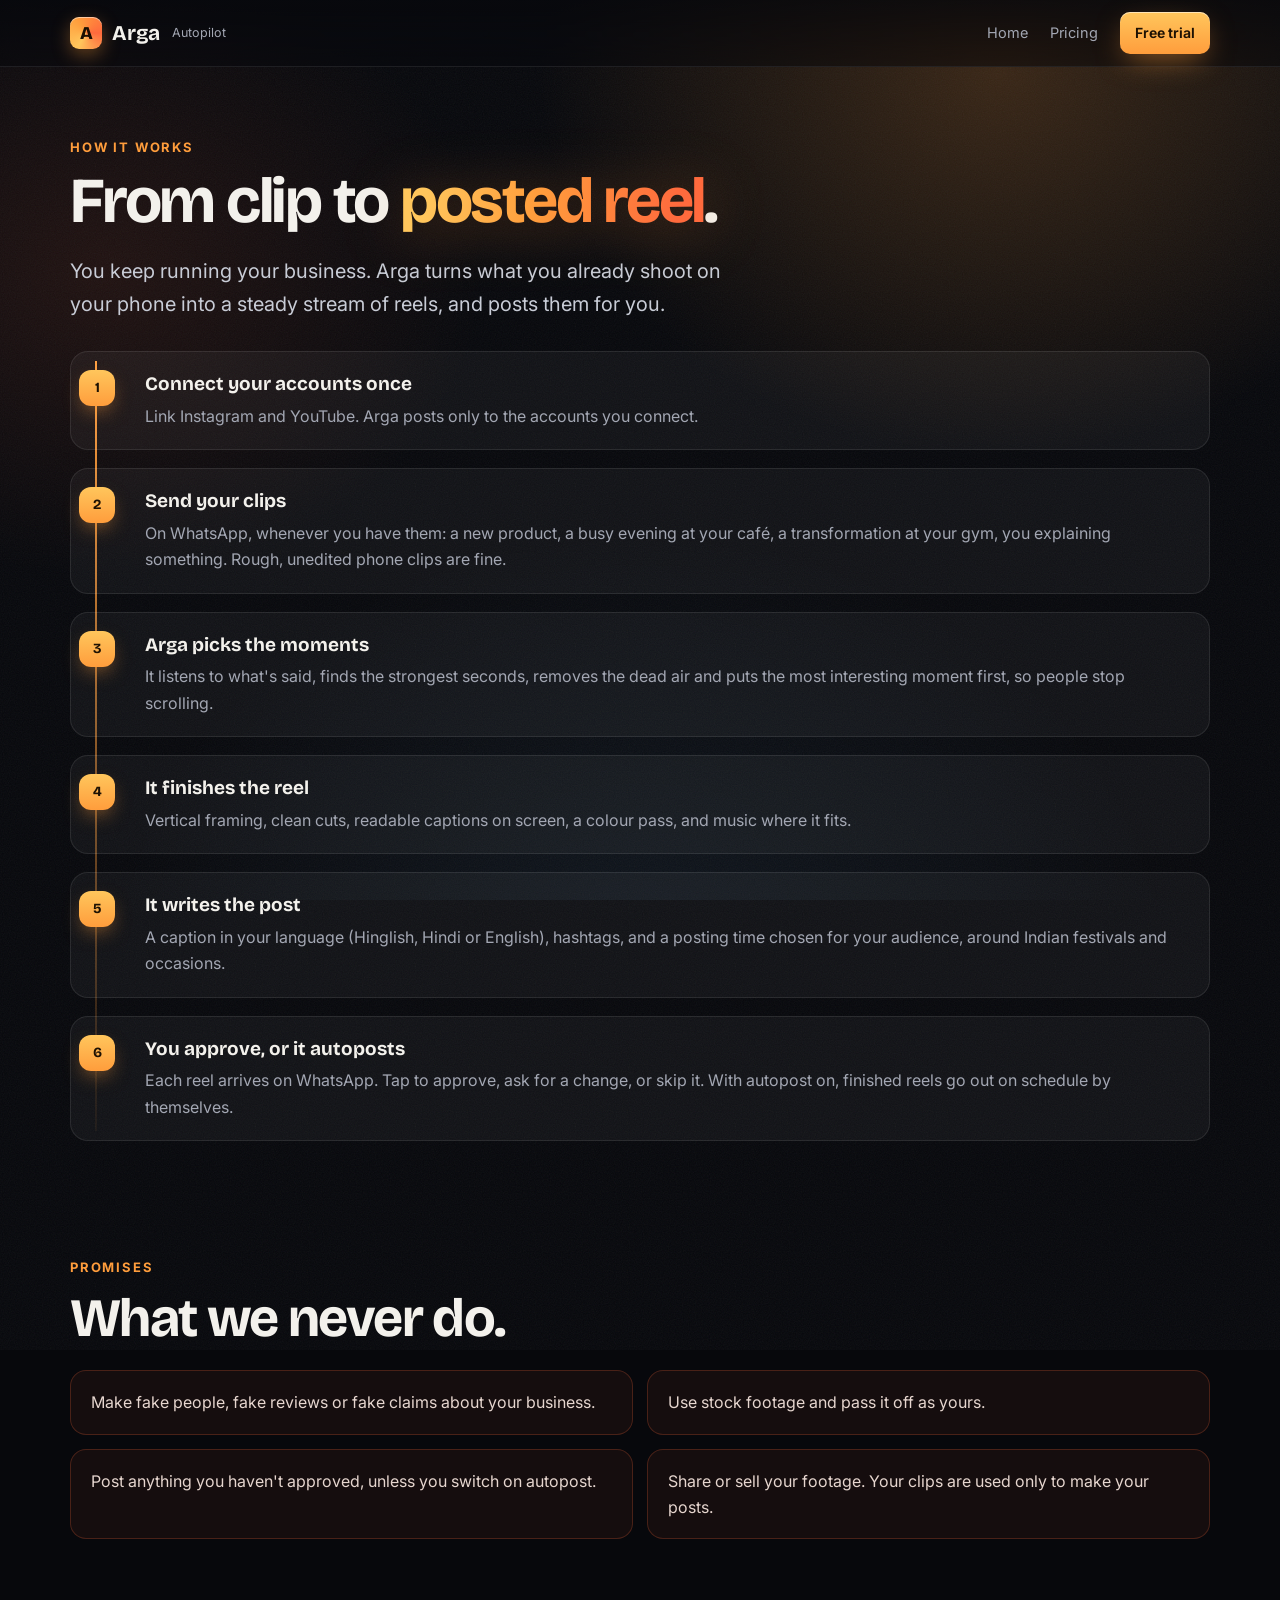
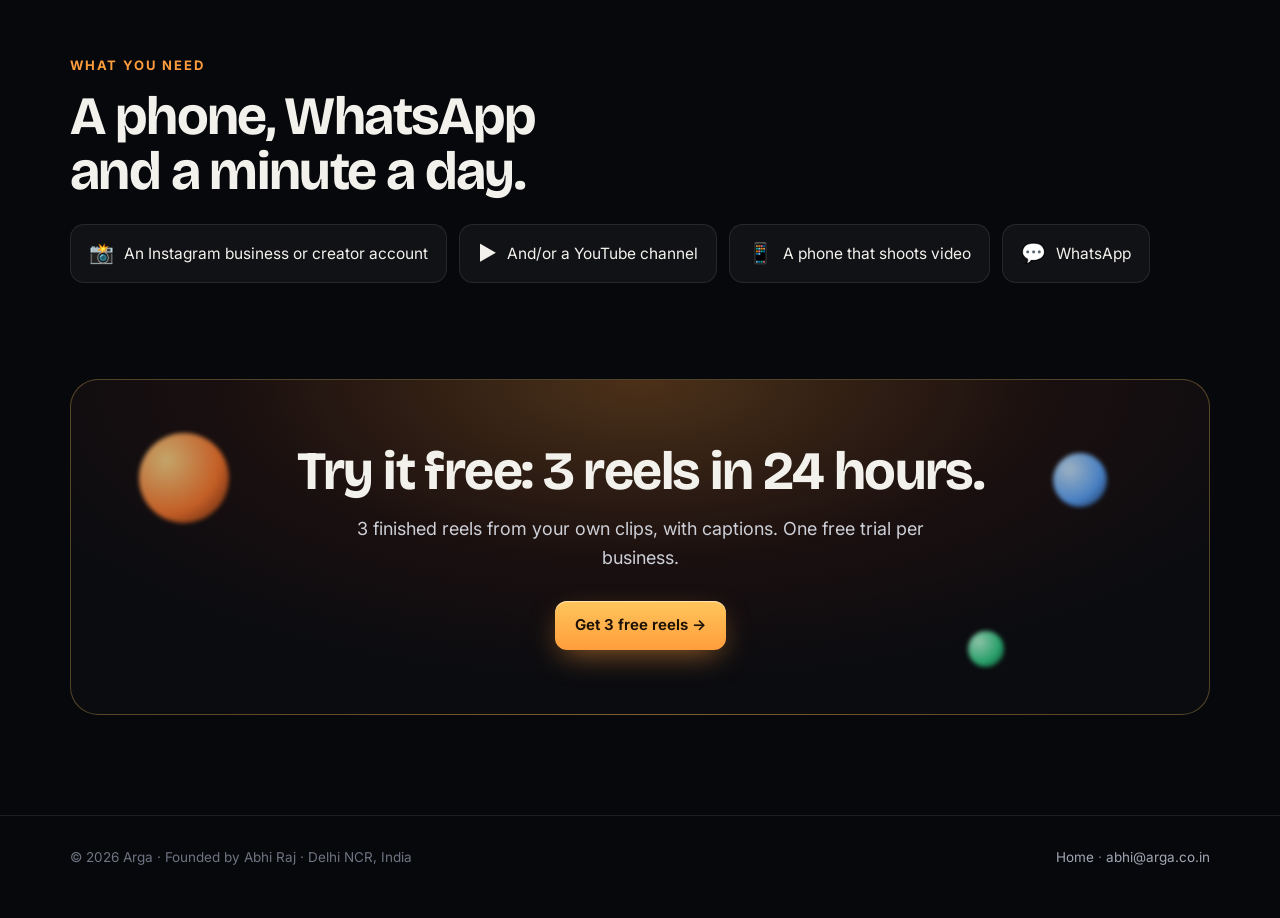
==== commit 2483b147: "Free trial: 3 reels in 24 hours, one per business Co-Authored-By: Claude Opus 5.5 <noreply@anthropic" ====
--- a/method.html
+++ b/method.html
@@ -21,7 +21,7 @@
     <nav>
       <a href="/">Home</a>
       <a href="/#pricing">Pricing</a>
-      <a class="btn primary sm" href="mailto:abhi@arga.co.in?subject=Arga%20free%20week">Free week</a>
+      <a class="btn primary sm" href="mailto:abhi@arga.co.in?subject=Arga%20free%20trial">Free trial</a>
     </nav>
   </div>
 </header>
@@ -76,9 +76,9 @@
     <div class="wrap reveal">
       <div class="finalbox">
         <span class="orb o1"></span><span class="orb o2"></span><span class="orb o3"></span>
-        <h2>Try it free for a week.</h2>
-        <p>5 finished reels from your own clips, with captions, posted for you.</p>
-        <div class="cta"><a class="btn primary" href="mailto:abhi@arga.co.in?subject=Arga%20free%20week">Start your free week →</a></div>
+        <h2>Try it free: 3 reels in 24 hours.</h2>
+        <p>3 finished reels from your own clips, with captions. One free trial per business.</p>
+        <div class="cta"><a class="btn primary" href="mailto:abhi@arga.co.in?subject=Arga%20free%20trial">Get 3 free reels →</a></div>
       </div>
     </div>
   </div>
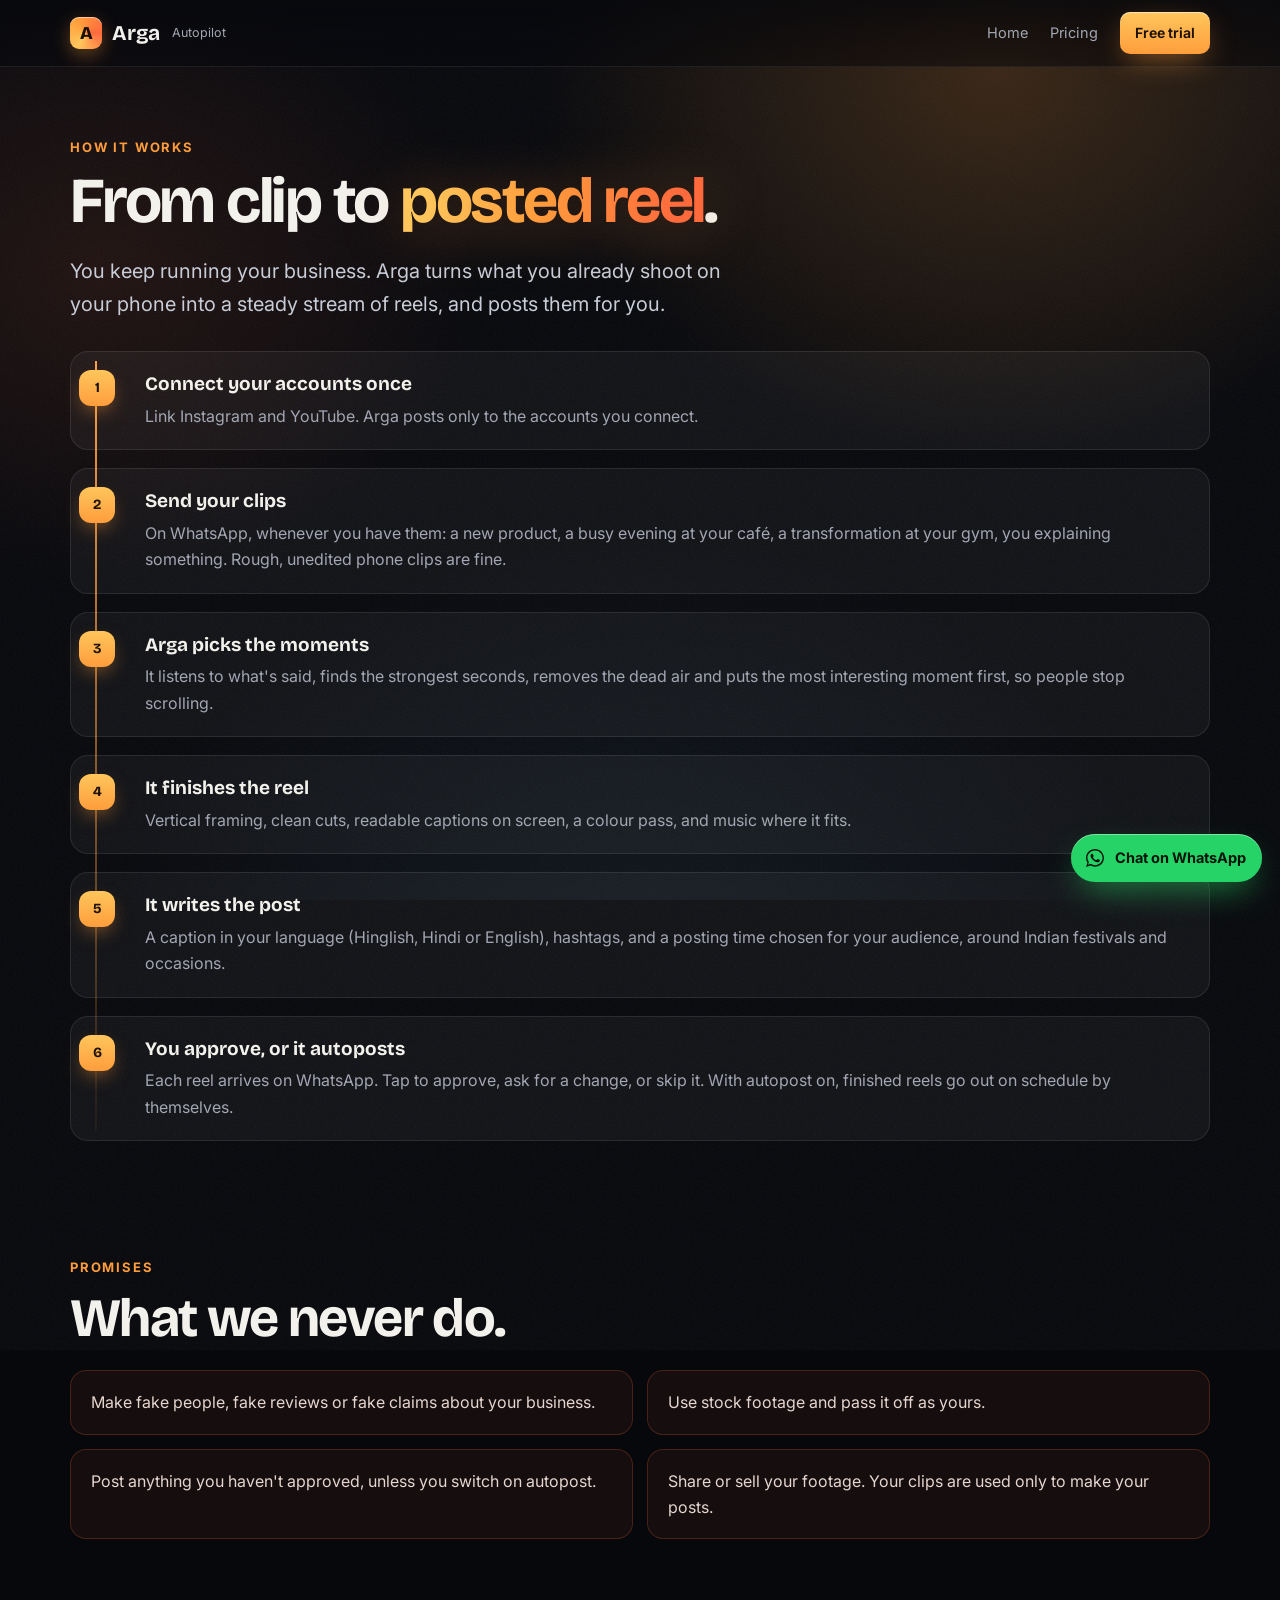
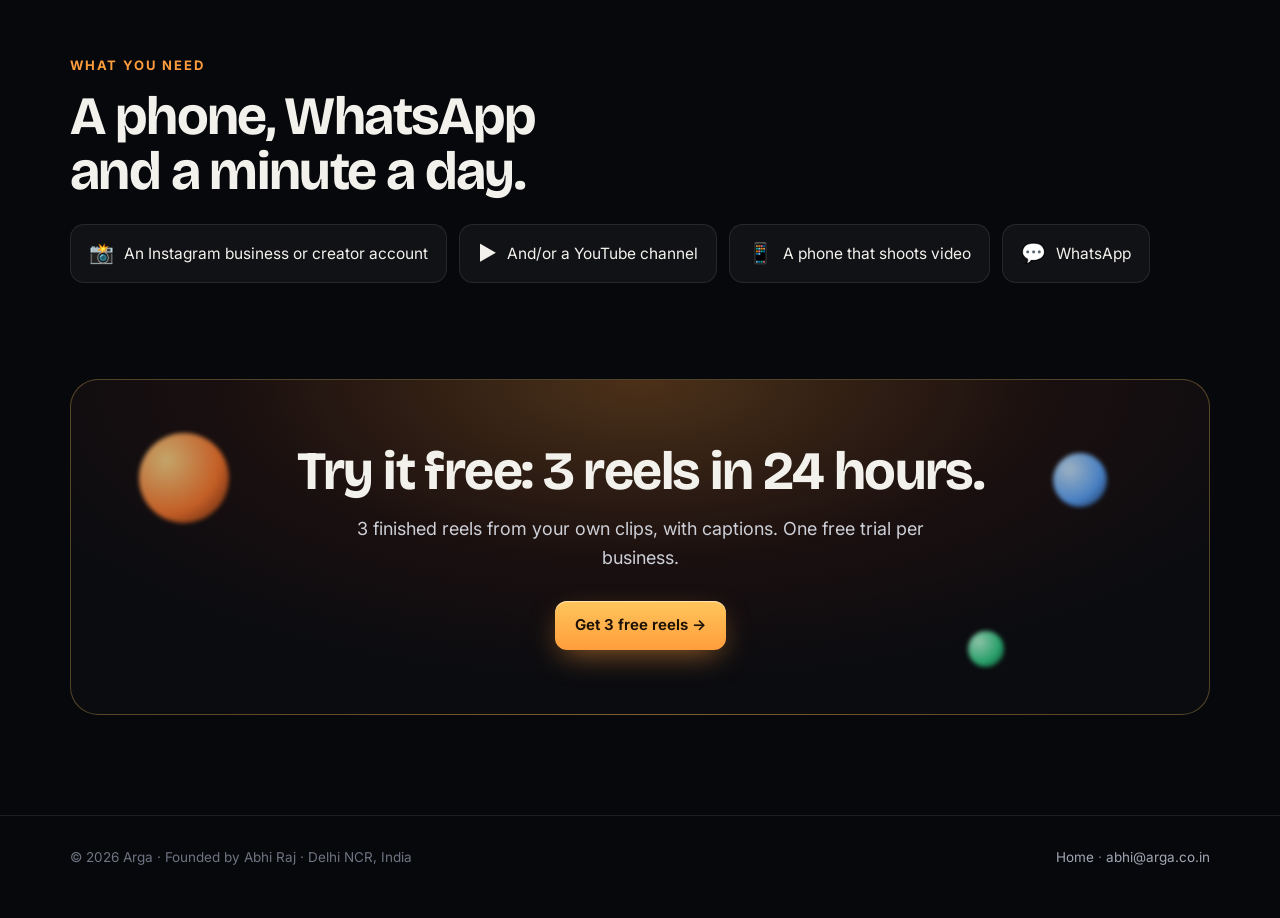
==== commit 12c4359f: "WhatsApp: trial buttons open a chat with Arga, floating WhatsApp button, number in footer Co-Authore" ====
--- a/method.html
+++ b/method.html
@@ -21,7 +21,7 @@
     <nav>
       <a href="/">Home</a>
       <a href="/#pricing">Pricing</a>
-      <a class="btn primary sm" href="mailto:abhi@arga.co.in?subject=Arga%20free%20trial">Free trial</a>
+      <a class="btn primary sm" href="https://wa.me/916203925894?text=Hi%20Arga%21%20I%27d%20like%20my%203%20free%20reels.%20My%20business%3A%20" target="_blank" rel="noopener">Free trial</a>
     </nav>
   </div>
 </header>
@@ -78,7 +78,7 @@
         <span class="orb o1"></span><span class="orb o2"></span><span class="orb o3"></span>
         <h2>Try it free: 3 reels in 24 hours.</h2>
         <p>3 finished reels from your own clips, with captions. One free trial per business.</p>
-        <div class="cta"><a class="btn primary" href="mailto:abhi@arga.co.in?subject=Arga%20free%20trial">Get 3 free reels →</a></div>
+        <div class="cta"><a class="btn primary" href="https://wa.me/916203925894?text=Hi%20Arga%21%20I%27d%20like%20my%203%20free%20reels.%20My%20business%3A%20" target="_blank" rel="noopener">Get 3 free reels →</a></div>
       </div>
     </div>
   </div>
@@ -90,6 +90,7 @@
     <span><a href="/">Home</a> · <a href="mailto:abhi@arga.co.in">abhi@arga.co.in</a></span>
   </div>
 </footer>
+<a class="wa-fab" href="https://wa.me/916203925894?text=Hi%20Arga%21%20I%27d%20like%20my%203%20free%20reels.%20My%20business%3A%20" target="_blank" rel="noopener" aria-label="Chat with Arga on WhatsApp"><svg viewBox="0 0 32 32" aria-hidden="true"><path fill="currentColor" d="M16 3C8.8 3 3 8.7 3 15.8c0 2.5.7 4.9 2 7L3 29l6.4-2c2 1.1 4.3 1.7 6.6 1.7 7.2 0 13-5.7 13-12.8S23.2 3 16 3zm0 23.4c-2.1 0-4.1-.6-5.9-1.6l-.4-.3-3.8 1.2 1.2-3.7-.3-.4c-1.2-1.8-1.8-3.8-1.8-5.9C5 9.9 10 5.1 16 5.1s11 4.8 11 10.7-4.9 10.6-11 10.6zm6-7.9c-.3-.2-1.9-.9-2.2-1s-.5-.2-.7.2-.8 1-1 1.2-.4.2-.7.1c-.3-.2-1.4-.5-2.6-1.6-1-.9-1.6-1.9-1.8-2.2s0-.5.1-.6l.5-.6c.2-.2.2-.4.3-.6.1-.2 0-.5 0-.6l-1-2.4c-.3-.6-.5-.5-.7-.5h-.6c-.2 0-.6.1-.9.4-.3.3-1.2 1.1-1.2 2.7s1.2 3.1 1.4 3.3c.2.2 2.4 3.6 5.7 5 .8.3 1.4.5 1.9.7.8.2 1.5.2 2.1.1.6-.1 1.9-.8 2.2-1.5.3-.7.3-1.4.2-1.5-.1-.2-.3-.3-.6-.4z"/></svg><span>Chat on WhatsApp</span></a>
 <script>document.getElementById('y').textContent=new Date().getFullYear()</script>
 <script src="/app.js"></script>
 </body>
--- a/style.css
+++ b/style.css
@@ -251,3 +251,11 @@
   *,*::before,*::after{animation:none!important;transition:none!important}
   .reveal{opacity:1;transform:none}
 }
+
+/* floating WhatsApp button */
+.wa-fab{position:fixed;right:max(18px,env(safe-area-inset-right));bottom:max(18px,env(safe-area-inset-bottom));z-index:60;display:inline-flex;align-items:center;gap:9px;
+  padding:12px 16px 12px 13px;border-radius:999px;background:#25d366;color:#06140b;font-weight:700;font-size:14.5px;text-decoration:none;
+  box-shadow:0 14px 34px -10px rgba(37,211,102,.65),inset 0 1px 0 rgba(255,255,255,.4);transition:transform .2s ease}
+.wa-fab:hover{transform:translateY(-3px)}
+.wa-fab svg{width:22px;height:22px}
+@media (max-width:520px){.wa-fab span{display:none}.wa-fab{padding:13px}}
